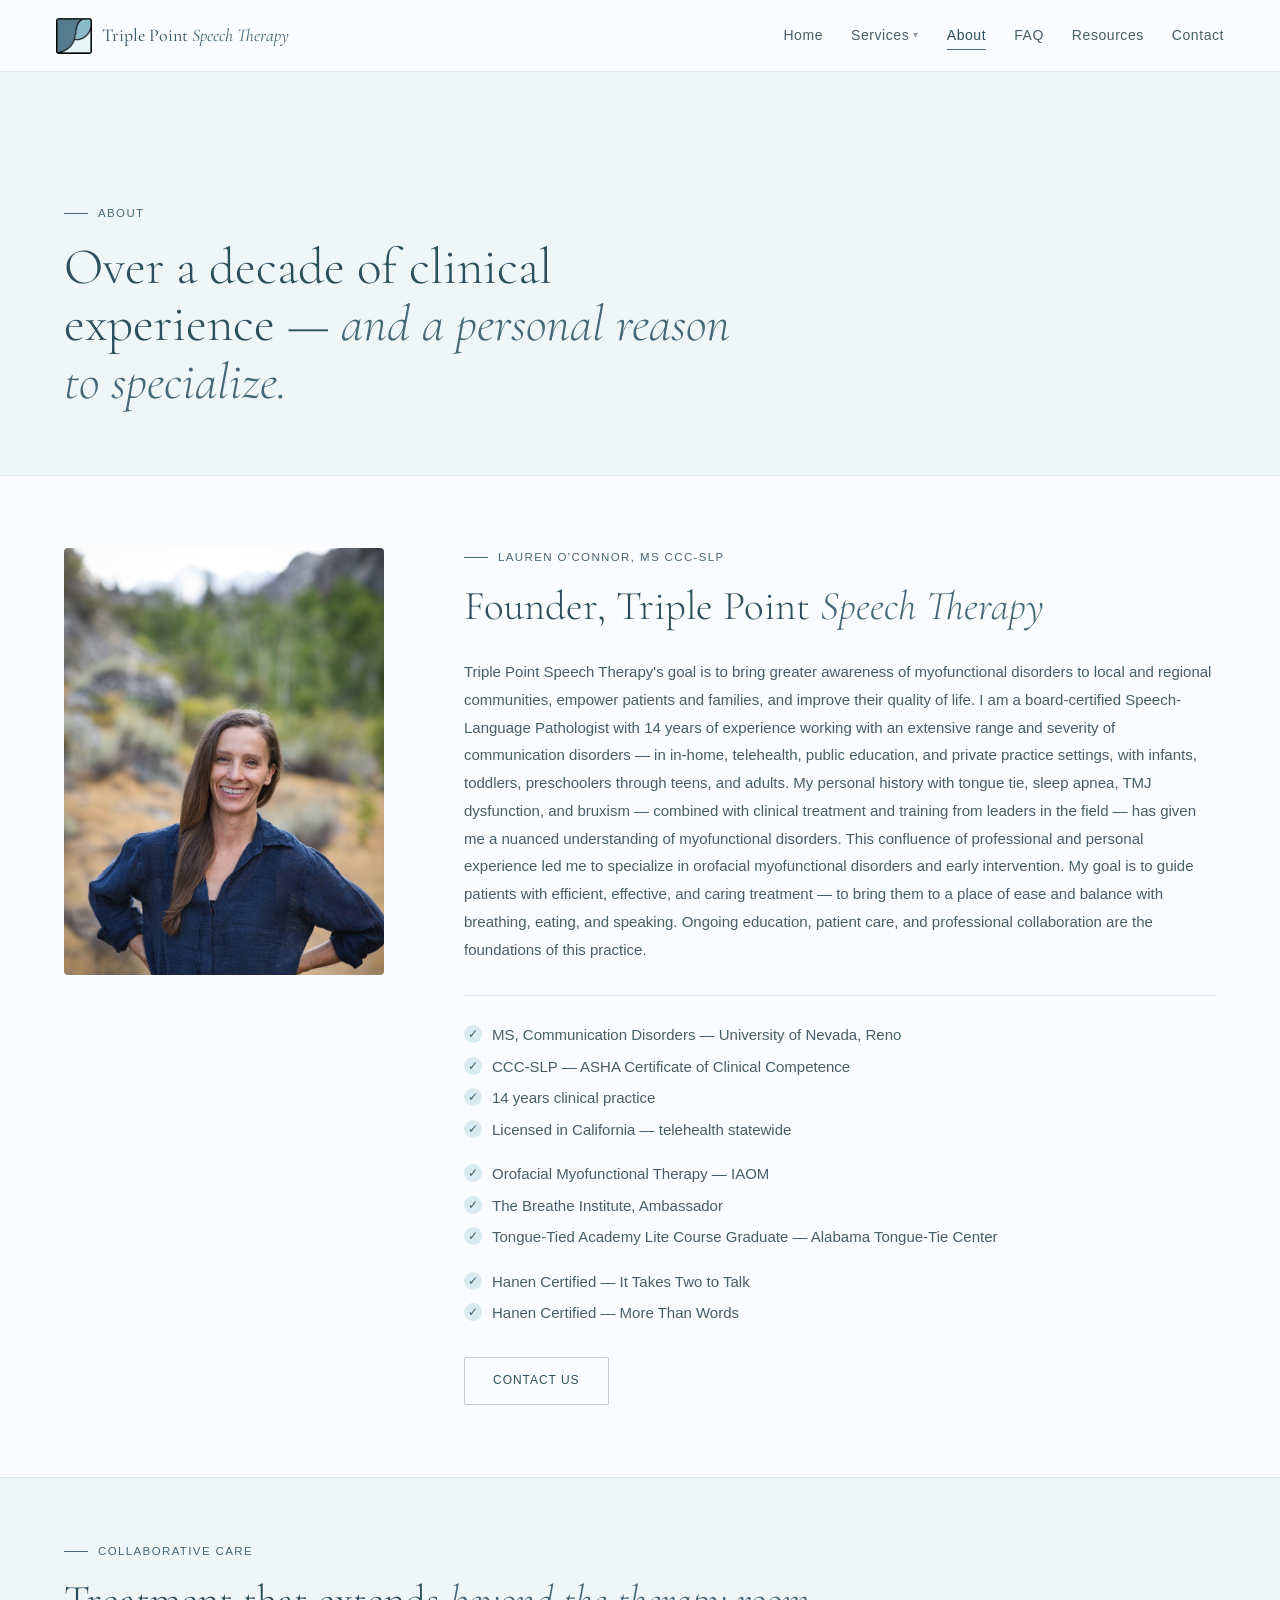
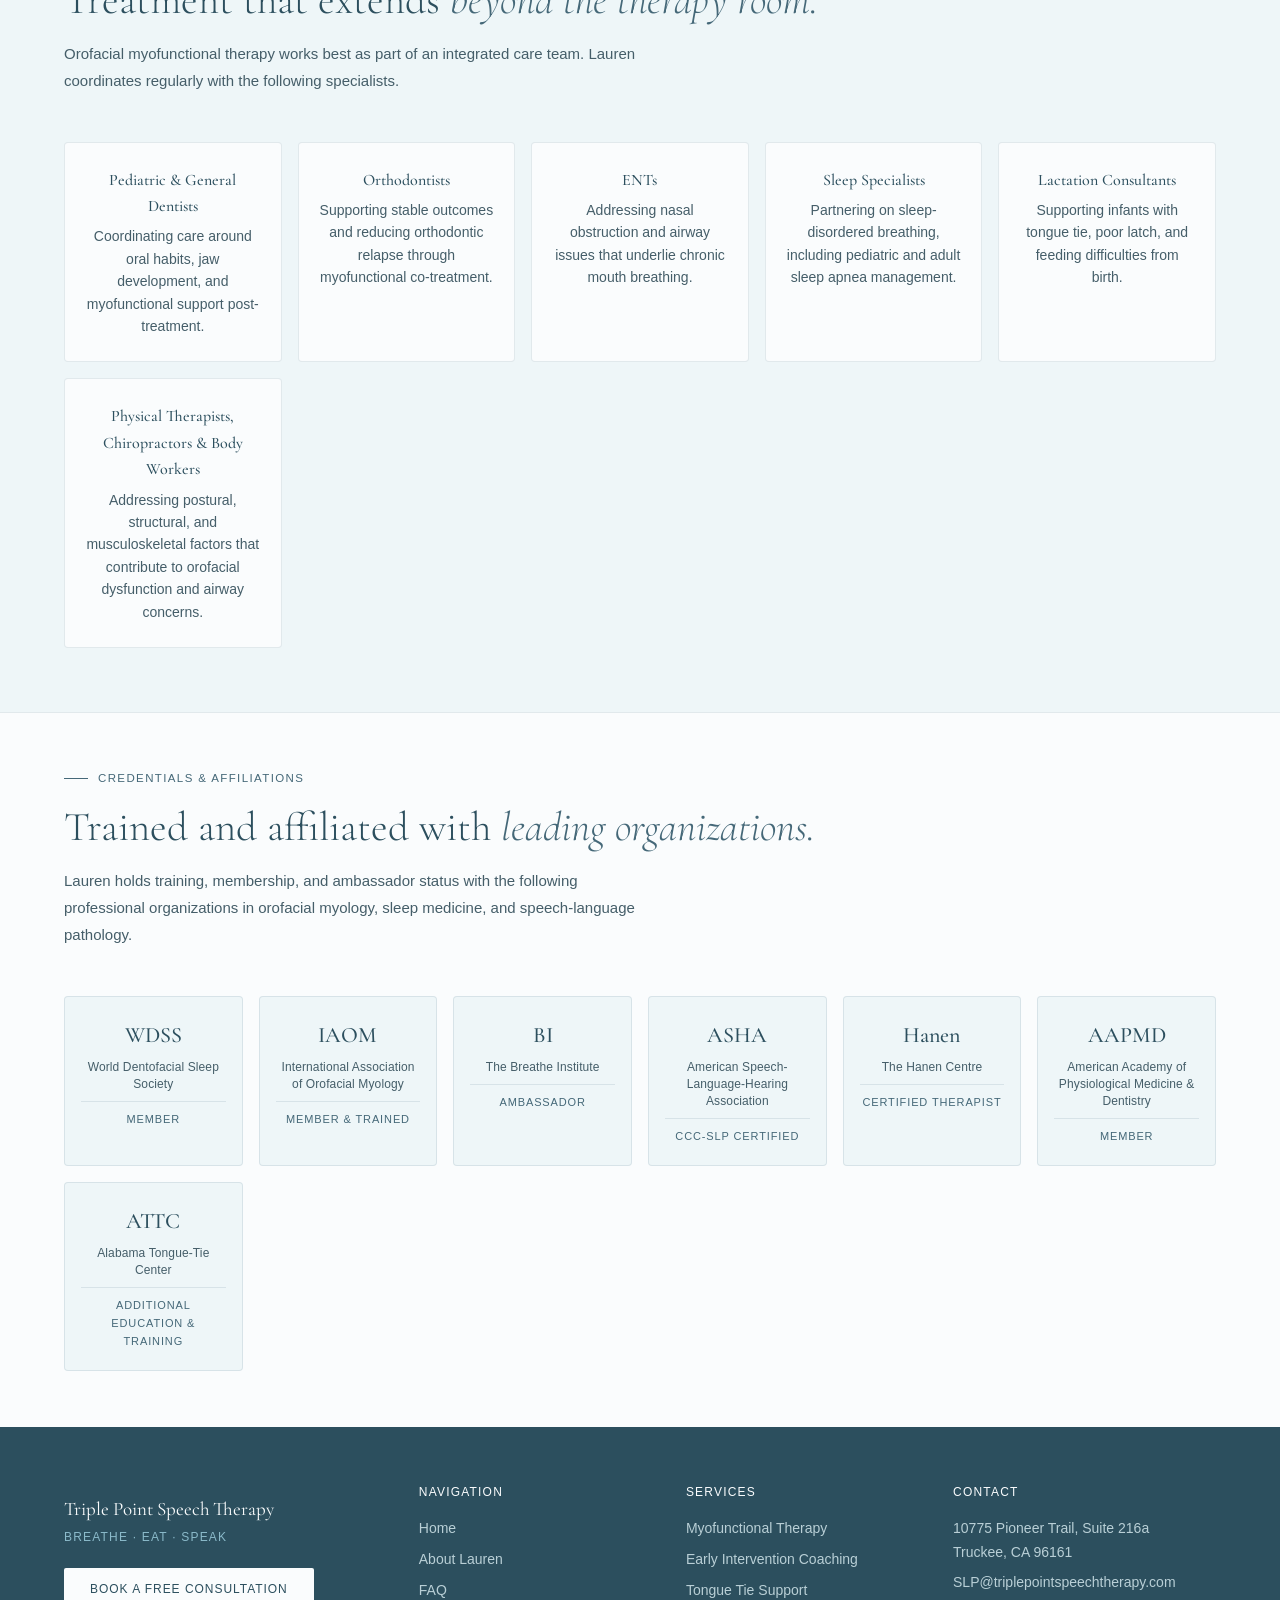
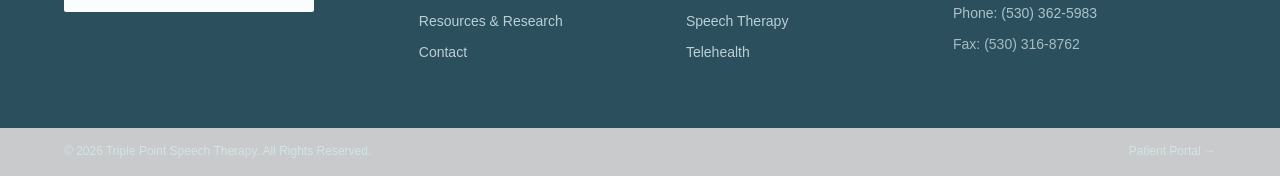
==== about.html @ 6d56045a "Nav: drop the header button, highlight the current page instead Removes the "Get in touch" button fr" ====
<!DOCTYPE html>
<html lang="en">
<head>
<meta charset="UTF-8">
<meta name="viewport" content="width=device-width,initial-scale=1">
<title>Lauren O'Connor, MS CCC-SLP | Triple Point Speech Therapy</title>
  <link rel="canonical" href="https://triplepointspeechtherapy.com/about.html">
<meta name="description" content="Board-certified speech-language pathologist and myofunctional therapist with 14 years' experience serving Truckee, Lake Tahoe, and all of California.">
<link rel="icon" type="image/png" href="favicon.png">
<link rel="preconnect" href="https://fonts.googleapis.com">
<link rel="preconnect" href="https://fonts.gstatic.com" crossorigin>
<link rel="stylesheet" href="https://fonts.googleapis.com/css2?family=Cormorant+Garamond:ital,wght@0,300;0,400;0,500;0,600;1,300;1,400;1,500&amp;family=Arimo:ital,wght@0,400;0,500;0,600;0,700;1,400&amp;display=swap">
<link rel="stylesheet" href="css/style.css">
<style>
.about-main{padding:72px 64px;background:var(--white)}
.about-grid{display:grid;grid-template-columns:320px 1fr;gap:80px;align-items:start}
.about-photo{width:100%;aspect-ratio:3/4;background:linear-gradient(145deg,var(--ice),rgba(85,124,141,.3));border-radius:4px;overflow:hidden;position:relative;display:flex;align-items:center;justify-content:center}
.about-photo-note{position:absolute;bottom:0;left:0;right:0;background:rgba(44,79,94,.7);color:var(--mist);font-size:13px;text-align:center;padding:10px;letter-spacing:.04em}
.about-photo-icon{font-size:64px;opacity:.22}
.cred-list{margin-top:32px;padding-top:28px;border-top:1px solid var(--border);display:flex;flex-direction:column;gap:22px}
.cred-group{display:flex;flex-direction:column;gap:9px}
.cred-item{display:flex;gap:10px;font-size:15px;color:var(--muted);align-items:flex-start;line-height:1.5}
.cred-check{width:18px;height:18px;border-radius:50%;background:var(--ice);display:flex;align-items:center;justify-content:center;flex-shrink:0;margin-top:1px;font-size:12px}
.about-body{moverflow-x:hidden;ax-width:min(640px,100%)}
.about-body p{font-size:15px;color:var(--muted);line-height:1.85;margin-bottom:20px}
.about-pullquote{border-left:2px solid var(--gold);padding:16px 0 16px 24px;margin:32px 0}
.about-pullquote p{font-family:'Cormorant Garamond',Georgia,'Times New Roman',serif;font-size:21px;font-style:italic;color:var(--deep);line-height:1.5;margin:0}
.about-fill{background:rgba(184,149,106,.15);border-radius:2px;padding:1px 6px;font-style:normal;font-size:15px;color:var(--bark);font-family:Arial,'Arimo',Helvetica,sans-serif}
.collab-section{padding:64px;background:var(--mist);border-top:1px solid var(--border)}
.collab-grid{display:grid;grid-template-columns:repeat(auto-fit,minmax(200px,1fr));gap:16px;margin-top:40px}
.collab-card{background:var(--white);border:1px solid var(--border);border-radius:4px;padding:24px 20px;text-align:center}
.collab-card .cc-icon{font-size:28px;margin-bottom:10px}
.collab-card h4{font-family:'Cormorant Garamond',Georgia,'Times New Roman',serif;font-size:16px;font-weight:500;color:var(--deep);margin-bottom:6px}
.collab-card p{font-size:14px;color:var(--muted);line-height:1.6}
@media(max-width:900px){
  .about-main,.collab-section{padding:48px 24px}
  .about-grid{grid-template-columns:1fr}
}

/*  CREDENTIAL BADGES  */
.cred-badges-section{padding:56px 64px;background:var(--white);border-top:1px solid var(--border)}
.cred-badges-grid{display:grid;grid-template-columns:repeat(auto-fit,minmax(160px,1fr));gap:16px;margin-top:36px}
.cred-badge-card{background:var(--mist);border:1px solid var(--border);border-radius:4px;padding:20px 16px;text-align:center;transition:all .2s;text-decoration:none;display:block}
.cred-badge-card:hover{border-color:var(--slate);transform:translateY(-2px);box-shadow:0 4px 16px rgba(44,79,94,.1)}
.cred-badge-abbr{font-family:'Cormorant Garamond',Georgia,'Times New Roman',serif;font-size:22px;font-weight:500;color:var(--deep);margin-bottom:6px}
.cred-badge-name{font-size:12px;color:var(--muted);line-height:1.4;letter-spacing:.01em}
.cred-badge-type{font-size:11px;font-weight:500;letter-spacing:.08em;text-transform:uppercase;color:var(--slate);margin-top:8px;padding-top:8px;border-top:1px solid var(--border)}
@media(max-width:900px){.cred-badges-section{padding:48px 24px}}


@media(max-width:768px){
  .page-hero{padding:28px 20px 20px}
  .page-hero h1{font-size:24px;line-height:1.2}
  .intro-grid,.about-grid,.about-layout,.ei-intro,.feeding-grid,.airway-grid,.contact-grid{grid-template-columns:1fr;gap:24px}
  .service-block,.service-block.reverse{grid-template-columns:1fr;gap:20px}
  .service-block.reverse .service-visual{order:0}
  .service-block.reverse .service-content{order:1}
  .collab-grid,.cred-badges-grid,.res-grid,.books-grid,.treat-grid,.psteps,.coaching-grid{grid-template-columns:1fr}
  .psteps{gap:1px}
  .about-main,.services-main,.faq-main,.contact-main,.intro,.treat,.process,.team,.collab,.cred-section,.resources,.research,.coaching,.feeding,.ei-main{padding:24px 20px}
  .faq-layout{grid-template-columns:1fr}
  .faq-nav{display:none}
  .contact-grid{grid-template-columns:1fr}
  .map-section{padding:0 20px 28px}
  .cta-primary-block{padding:28px 20px}
  .cta-primary-block h2{font-size:20px}
  .email-block{padding:24px 20px}
  .contact-details-row{grid-template-columns:1fr 1fr}
  .cred-grid{grid-template-columns:repeat(2,1fr)}
  .tel{flex-direction:column;padding:20px;gap:14px}
  .tel .btn-l{width:100%;text-align:center}
  .section-h2{font-size:20px}
  .sh2{font-size:18px}
  .eyebrow{font-size:10.5px}
}

</style>
  <meta property="og:title" content="Lauren O'Connor, MS CCC-SLP | Triple Point Speech Therapy">
  <meta property="og:description" content="Board-certified speech-language pathologist and myofunctional therapist with 14 years' experience serving Truckee, Lake Tahoe, and all of California.">
  <meta property="og:type" content="website">
  <meta property="og:url" content="https://triplepointspeechtherapy.com/about.html">
  <meta property="og:image" content="https://triplepointspeechtherapy.com/about_photo.jpg">
  <script type="application/ld+json">
  {
    "@context": "https://schema.org",
    "@graph": [
      {
        "@type": "MedicalBusiness",
        "@id": "https://triplepointspeechtherapy.com/#business",
        "name": "Triple Point Speech Therapy",
        "description": "Orofacial myofunctional therapy, early intervention coaching, speech therapy, and tongue tie/lip tie support for infants, children, and adults, based in Truckee, CA, with telehealth available throughout California.",
        "url": "https://triplepointspeechtherapy.com/",
        "image": "https://triplepointspeechtherapy.com/about_photo.jpg",
        "email": "SLP@triplepointspeechtherapy.com",
        "telephone": "+1-530-362-5983",
        "faxNumber": "+1-530-316-8762",
        "address": {
          "@type": "PostalAddress",
          "streetAddress": "10775 Pioneer Trail, Suite 216a",
          "addressLocality": "Truckee",
          "addressRegion": "CA",
          "postalCode": "96161",
          "addressCountry": "US"
        },
        "geo": { "@type": "GeoCoordinates", "latitude": 39.3280, "longitude": -120.1658 },
        "hasMap": "https://www.google.com/maps?cid=14306297196954875383",
        "areaServed": [
          { "@type": "Place", "name": "Truckee, CA" },
          { "@type": "Place", "name": "Lake Tahoe, CA" },
          { "@type": "Place", "name": "Mammoth Lakes, CA" },
          { "@type": "Place", "name": "Bishop, CA" },
          { "@type": "Place", "name": "San Francisco, CA" },
          { "@type": "Place", "name": "Oakland, CA" },
          { "@type": "Place", "name": "San Jose, CA" },
          { "@type": "Place", "name": "Berkeley, CA" },
          { "@type": "Place", "name": "San Francisco Bay Area, CA" },
          { "@type": "State", "name": "California" }
        ],
        "founder": { "@id": "https://triplepointspeechtherapy.com/about.html#lauren" },
        "employee": { "@id": "https://triplepointspeechtherapy.com/about.html#lauren" },
        "knowsAbout": ["Orofacial myofunctional therapy", "Speech-language pathology", "Early intervention", "Tongue tie and lip tie", "Sleep-disordered breathing", "TMJ dysfunction"],
        "openingHoursSpecification": [{
          "@type": "OpeningHoursSpecification",
          "dayOfWeek": ["Monday", "Tuesday", "Wednesday", "Thursday", "Friday"],
          "opens": "09:00",
          "closes": "18:00"
        }],
        "sameAs": [
          "https://g.page/r/Cfd1qauALYrGEBM",
          "https://www.google.com/maps?cid=14306297196954875383"
        ],
        "priceRange": "$$"
      },
      {
        "@type": "Person",
        "@id": "https://triplepointspeechtherapy.com/about.html#lauren",
        "name": "Lauren O'Connor",
        "honorificSuffix": "MS, CCC-SLP",
        "jobTitle": "Speech-Language Pathologist & Orofacial Myofunctional Therapist",
        "description": "Lauren O'Connor, MS, CCC-SLP is a board-certified speech-language pathologist and myofunctional therapist with 14 years of clinical experience, and the founder of Triple Point Speech Therapy in Truckee, CA.",
        "image": "https://triplepointspeechtherapy.com/about_photo.jpg",
        "url": "https://triplepointspeechtherapy.com/about.html",
        "worksFor": { "@id": "https://triplepointspeechtherapy.com/#business" },
        "alumniOf": { "@type": "CollegeOrUniversity", "name": "University of Nevada, Reno" },
        "hasCredential": [
          { "@type": "EducationalOccupationalCredential", "credentialCategory": "degree", "name": "MS, Communication Disorders" },
          { "@type": "EducationalOccupationalCredential", "credentialCategory": "certification", "name": "CCC-SLP — ASHA Certificate of Clinical Competence" },
          { "@type": "EducationalOccupationalCredential", "credentialCategory": "certification", "name": "Orofacial Myofunctional Therapy — IAOM" },
          { "@type": "EducationalOccupationalCredential", "credentialCategory": "certification", "name": "The Breathe Institute, Ambassador" },
          { "@type": "EducationalOccupationalCredential", "credentialCategory": "certification", "name": "Tongue-Tied Academy Lite Course Graduate — Alabama Tongue-Tie Center" },
          { "@type": "EducationalOccupationalCredential", "credentialCategory": "certification", "name": "Hanen Certified — It Takes Two to Talk" },
          { "@type": "EducationalOccupationalCredential", "credentialCategory": "certification", "name": "Hanen Certified — More Than Words" }
        ],
        "memberOf": [
          { "@type": "Organization", "name": "World Dentofacial Sleep Society", "url": "https://dentofacialsleep.org/" },
          { "@type": "Organization", "name": "International Association of Orofacial Myology", "url": "https://iaom.com/" },
          { "@type": "Organization", "name": "American Academy of Physiological Medicine & Dentistry", "url": "https://www.aapmd.org/" }
        ]
      }
    ]
  }
  </script>
</head>
<body>
<!-- nav:start -->
<nav id="main-nav">
  <a href="index.html" class="nav-logo">
    <img src="logo.png" alt="Triple Point Speech Therapy logo" width="36" height="36" style="height:36px;width:36px;object-fit:contain;border-radius:3px">
    <span>Triple Point <em>Speech Therapy</em></span>
  </a>
  <div class="nav-links">
    <a href="index.html">Home</a><div style="position:relative;display:inline-flex;align-items:center" class="nav-dropdown"><a href="myofunctional-therapy.html" style="display:flex;align-items:center;gap:4px">Services <span style="font-size:10px;opacity:.6">&#9662;</span></a><div class="nav-dropdown-menu" style="display:none;position:absolute;top:100%;left:0;padding-top:8px;background:transparent;z-index:300"><div style="background:var(--white);border:1px solid var(--border);border-radius:4px;min-width:240px;box-shadow:0 8px 24px rgba(44,79,94,.1);overflow:hidden"><a href="myofunctional-therapy.html" style="display:block;padding:10px 16px;font-size:14px;color:var(--muted);border-bottom:1px solid var(--border);text-decoration:none;transition:background .15s" onmouseover="this.style.background='var(--mist)';this.style.color='var(--deep)'" onmouseout="this.style.background='';this.style.color='var(--muted)'">Myofunctional Therapy</a><a href="early-intervention.html" style="display:block;padding:10px 16px;font-size:14px;color:var(--muted);border-bottom:1px solid var(--border);text-decoration:none;transition:background .15s" onmouseover="this.style.background='var(--mist)';this.style.color='var(--deep)'" onmouseout="this.style.background='';this.style.color='var(--muted)'">Early Intervention Coaching</a><a href="tongue-tie-support.html" style="display:block;padding:10px 16px;font-size:14px;color:var(--muted);border-bottom:1px solid var(--border);text-decoration:none;transition:background .15s" onmouseover="this.style.background='var(--mist)';this.style.color='var(--deep)'" onmouseout="this.style.background='';this.style.color='var(--muted)'">Tongue Tie Support</a><a href="speech-therapy.html" style="display:block;padding:10px 16px;font-size:14px;color:var(--muted);border-bottom:1px solid var(--border);text-decoration:none;transition:background .15s" onmouseover="this.style.background='var(--mist)';this.style.color='var(--deep)'" onmouseout="this.style.background='';this.style.color='var(--muted)'">Speech Therapy</a><a href="telehealth-bay-area.html" style="display:block;padding:10px 16px;font-size:14px;color:var(--muted);border-bottom:1px solid var(--border);text-decoration:none;transition:background .15s" onmouseover="this.style.background='var(--mist)';this.style.color='var(--deep)'" onmouseout="this.style.background='';this.style.color='var(--muted)'">Telehealth</a></div></div></div><a href="about.html" class="active">About</a><a href="faq.html">FAQ</a><a href="resources.html">Resources</a><a href="contact.html">Contact</a>
  </div>
  <button class="nav-hamburger" onclick="toggleMenu()" aria-label="Toggle menu">&#9776;</button>
</nav>
<div class="nav-mobile" id="nav-mobile">
  <a href="index.html">Home</a><div style="position:relative;display:inline-flex;align-items:center" class="nav-dropdown"><a href="myofunctional-therapy.html" style="display:flex;align-items:center;gap:4px">Services <span style="font-size:10px;opacity:.6">&#9662;</span></a><div class="nav-dropdown-menu" style="display:none;position:absolute;top:100%;left:0;padding-top:8px;background:transparent;z-index:300"><div style="background:var(--white);border:1px solid var(--border);border-radius:4px;min-width:240px;box-shadow:0 8px 24px rgba(44,79,94,.1);overflow:hidden"><a href="myofunctional-therapy.html" style="display:block;padding:10px 16px;font-size:14px;color:var(--muted);border-bottom:1px solid var(--border);text-decoration:none;transition:background .15s" onmouseover="this.style.background='var(--mist)';this.style.color='var(--deep)'" onmouseout="this.style.background='';this.style.color='var(--muted)'">Myofunctional Therapy</a><a href="early-intervention.html" style="display:block;padding:10px 16px;font-size:14px;color:var(--muted);border-bottom:1px solid var(--border);text-decoration:none;transition:background .15s" onmouseover="this.style.background='var(--mist)';this.style.color='var(--deep)'" onmouseout="this.style.background='';this.style.color='var(--muted)'">Early Intervention Coaching</a><a href="tongue-tie-support.html" style="display:block;padding:10px 16px;font-size:14px;color:var(--muted);border-bottom:1px solid var(--border);text-decoration:none;transition:background .15s" onmouseover="this.style.background='var(--mist)';this.style.color='var(--deep)'" onmouseout="this.style.background='';this.style.color='var(--muted)'">Tongue Tie Support</a><a href="speech-therapy.html" style="display:block;padding:10px 16px;font-size:14px;color:var(--muted);border-bottom:1px solid var(--border);text-decoration:none;transition:background .15s" onmouseover="this.style.background='var(--mist)';this.style.color='var(--deep)'" onmouseout="this.style.background='';this.style.color='var(--muted)'">Speech Therapy</a><a href="telehealth-bay-area.html" style="display:block;padding:10px 16px;font-size:14px;color:var(--muted);border-bottom:1px solid var(--border);text-decoration:none;transition:background .15s" onmouseover="this.style.background='var(--mist)';this.style.color='var(--deep)'" onmouseout="this.style.background='';this.style.color='var(--muted)'">Telehealth</a></div></div></div><a href="about.html" class="active">About</a><a href="faq.html">FAQ</a><a href="resources.html">Resources</a><a href="contact.html">Contact</a>
</div>
<!-- nav:end -->

<div class="page-hero">
  <div class="eyebrow">About</div>
  <h1>Over a decade of clinical experience — <em>and a personal reason to specialize.</em></h1>
</div>

<section class="about-main">
  <div class="about-grid">
    <div>
      <div class="about-photo" style="background:none">
        <img src="about_photo.jpg" alt="Lauren O'Connor, MS CCC-SLP" style="width:100%;height:100%;object-fit:cover;object-position:center top">
      </div>
    </div>
    <div class="about-body">
      <div class="eyebrow">Lauren O'Connor, MS CCC-SLP</div>
      <h2 class="section-h2" style="margin-bottom:28px">Founder, Triple Point <em>Speech Therapy</em></h2>
      <p>Triple Point Speech Therapy's goal is to bring greater awareness of myofunctional disorders to local and regional communities, empower patients and families, and improve their quality of life. I am a board-certified Speech-Language Pathologist with 14 years of experience working with an extensive range and severity of communication disorders — in in-home, telehealth, public education, and private practice settings, with infants, toddlers, preschoolers through teens, and adults. My personal history with tongue tie, sleep apnea, TMJ dysfunction, and bruxism — combined with clinical treatment and training from leaders in the field — has given me a nuanced understanding of myofunctional disorders. This confluence of professional and personal experience led me to specialize in orofacial myofunctional disorders and early intervention. My goal is to guide patients with efficient, effective, and caring treatment — to bring them to a place of ease and balance with breathing, eating, and speaking. Ongoing education, patient care, and professional collaboration are the foundations of this practice.</p>
      <div class="cred-list">
        <div class="cred-group">
          <div class="cred-item"><div class="cred-check">&#10003;</div>MS, Communication Disorders — University of Nevada, Reno</div>
          <div class="cred-item"><div class="cred-check">&#10003;</div>CCC-SLP — ASHA Certificate of Clinical Competence</div>
          <div class="cred-item"><div class="cred-check">&#10003;</div>14 years clinical practice</div>
          <div class="cred-item"><div class="cred-check">&#10003;</div>Licensed in California — telehealth statewide</div>
        </div>
        <div class="cred-group">
          <div class="cred-item"><div class="cred-check">&#10003;</div>Orofacial Myofunctional Therapy — IAOM</div>
          <div class="cred-item"><div class="cred-check">&#10003;</div>The Breathe Institute, Ambassador</div>
          <div class="cred-item"><div class="cred-check">&#10003;</div>Tongue-Tied Academy Lite Course Graduate — Alabama Tongue-Tie Center</div>
        </div>
        <div class="cred-group">
          <div class="cred-item"><div class="cred-check">&#10003;</div>Hanen Certified — It Takes Two to Talk</div>
          <div class="cred-item"><div class="cred-check">&#10003;</div>Hanen Certified — More Than Words</div>
        </div>
      </div>

      <div style="display:flex;gap:14px;flex-wrap:wrap;margin-top:32px">
        
        <a href="contact.html" class="btn-secondary">Contact us</a>
      </div>
    </div>
  </div>
</section>

<section id="collab" class="collab-section">
  <div class="eyebrow">Collaborative care</div>
  <h2 class="section-h2">Treatment that extends <em>beyond the therapy room.</em></h2>
  <p class="section-intro">Orofacial myofunctional therapy works best as part of an integrated care team. Lauren coordinates regularly with the following specialists.</p>
  <div class="collab-grid">
    <div class="collab-card"><h4>Pediatric &amp; General Dentists</h4><p>Coordinating care around oral habits, jaw development, and myofunctional support post-treatment.</p></div>
    <div class="collab-card"><h4>Orthodontists</h4><p>Supporting stable outcomes and reducing orthodontic relapse through myofunctional co-treatment.</p></div>
    <div class="collab-card"><h4>ENTs</h4><p>Addressing nasal obstruction and airway issues that underlie chronic mouth breathing.</p></div>
    <div class="collab-card"><h4>Sleep Specialists</h4><p>Partnering on sleep-disordered breathing, including pediatric and adult sleep apnea management.</p></div>
    <div class="collab-card"><h4>Lactation Consultants</h4><p>Supporting infants with tongue tie, poor latch, and feeding difficulties from birth.</p></div>
    <div class="collab-card"><h4>Physical Therapists, Chiropractors &amp; Body Workers</h4><p>Addressing postural, structural, and musculoskeletal factors that contribute to orofacial dysfunction and airway concerns.</p></div>
  </div>
</section>


<section class="cred-badges-section">
  <div class="eyebrow">Credentials &amp; affiliations</div>
  <h2 class="section-h2">Trained and affiliated with <em>leading organizations.</em></h2>
  <p class="section-intro">Lauren holds training, membership, and ambassador status with the following professional organizations in orofacial myology, sleep medicine, and speech-language pathology.</p>
  <div class="cred-badges-grid">
    <a class="cred-badge-card" href="https://dentofacialsleep.org/" target="_blank" rel="noopener">
      <div class="cred-badge-abbr">WDSS</div>
      <div class="cred-badge-name">World Dentofacial Sleep Society</div>
      <div class="cred-badge-type">Member</div>
    </a>
    <a class="cred-badge-card" href="https://iaom.com/" target="_blank" rel="noopener">
      <div class="cred-badge-abbr">IAOM</div>
      <div class="cred-badge-name">International Association of Orofacial Myology</div>
      <div class="cred-badge-type">Member &amp; Trained</div>
    </a>
    <a class="cred-badge-card" href="https://breatheinstitute.com/" target="_blank" rel="noopener">
      <div class="cred-badge-abbr">BI</div>
      <div class="cred-badge-name">The Breathe Institute</div>
      <div class="cred-badge-type">Ambassador</div>
    </a>
    <a class="cred-badge-card" href="https://www.asha.org/" target="_blank" rel="noopener">
      <div class="cred-badge-abbr">ASHA</div>
      <div class="cred-badge-name">American Speech-Language-Hearing Association</div>
      <div class="cred-badge-type">CCC-SLP Certified</div>
    </a>
    <a class="cred-badge-card" href="https://www.hanen.org/" target="_blank" rel="noopener">
      <div class="cred-badge-abbr">Hanen</div>
      <div class="cred-badge-name">The Hanen Centre</div>
      <div class="cred-badge-type">Certified Therapist</div>
    </a>
    <a class="cred-badge-card" href="https://www.aapmd.org/" target="_blank" rel="noopener">
      <div class="cred-badge-abbr">AAPMD</div>
      <div class="cred-badge-name">American Academy of Physiological Medicine &amp; Dentistry</div>
      <div class="cred-badge-type">Member</div>
    </a>
    <a class="cred-badge-card" href="https://tonguetieal.com/" target="_blank" rel="noopener">
      <div class="cred-badge-abbr">ATTC</div>
      <div class="cred-badge-name">Alabama Tongue-Tie Center</div>
      <div class="cred-badge-type">Additional Education &amp; Training</div>
    </a>
  </div>
</section>

<!-- footer:start -->
<footer>
  <div class="footer-brand">
    <div class="footer-name">Triple Point Speech Therapy</div>
    <div class="footer-tagline">Breathe &middot; Eat &middot; Speak</div>
    <a href="https://triplepointspeechtherapy.janeapp.com/" class="btn-light footer-cta" target="_blank" rel="noopener">Book a Free Consultation</a>
  </div>
  <div class="footer-col">
    <h4>Navigation</h4>
    <a href="index.html">Home</a>
    <a href="about.html">About Lauren</a>
    <a href="faq.html">FAQ</a>
    <a href="resources.html">Resources &amp; Research</a>
    <a href="contact.html">Contact</a>
  </div>
  <div class="footer-col">
    <h4>Services</h4>
    <a href="myofunctional-therapy.html">Myofunctional Therapy</a>
    <a href="early-intervention.html">Early Intervention Coaching</a>
    <a href="tongue-tie-support.html">Tongue Tie Support</a>
    <a href="speech-therapy.html">Speech Therapy</a>
    <a href="telehealth-bay-area.html">Telehealth</a>
  </div>
  <div class="footer-col">
    <h4>Contact</h4>
    <p>10775 Pioneer Trail, Suite 216a<br>Truckee, CA 96161</p>
    <a href="mailto:SLP@triplepointspeechtherapy.com">SLP@triplepointspeechtherapy.com</a>
    <p style="margin-top:6px;font-size:14px;opacity:.9"><a href="tel:+15303625983">Phone: (530) 362-5983</a></p>
    <p style="margin-top:4px;font-size:14px;opacity:.85">Fax: (530) 316-8762</p>
  </div>
</footer>
<div class="footer-bottom">
  <span>&copy; 2026 Triple Point Speech Therapy. All Rights Reserved.</span>
  <a href="https://triplepointspeechtherapy.janeapp.com/" target="_blank" rel="noopener">Patient Portal &rarr;</a>
</div>
<!-- footer:end -->
<script src="js/shared.js"></script>

<!-- MOBILE OVERRIDE -->
<style>
@media screen and (max-width: 700px) {

  /* Global — no overflow, no fixed widths */
  * { box-sizing: border-box !important; max-width: 100% !important; }
  body { overflow-x: hidden !important; }
  img { max-width: 100% !important; height: auto !important; }

  /* Convert ALL multi-column grids to single column */
  div[class*="grid"],
  div[class*="steps"],
  div[class*="cards"],
  div[class*="layout"],
  div[class*="cols"],
  div[class*="collab"],
  div[class*="treat"],
  div[class*="process"],
  div[class*="intro"],
  div[class*="cred"],
  div[class*="res-grid"],
  div[class*="coaching"],
  div[class*="feeding"],
  div[class*="contact"],
  div[class*="faq-layout"],
  div[class*="about-layout"],
  div[class*="service-block"],
  section[class*="grid"] {
    display: flex !important;
    flex-direction: column !important;
    width: 100% !important;
    overflow: visible !important;
    gap: 12px !important;
  }

  /* Service blocks */
  div.service-block,
  div.service-block.reverse {
    display: flex !important;
    flex-direction: column !important;
    width: 100% !important;
    gap: 16px !important;
  }
  div.service-block.reverse .service-visual { order: 0 !important; }
  div.service-block.reverse .service-content { order: 1 !important; }
  div.service-visual { width: 100% !important; min-height: 80px !important; }
  div.service-content { width: 100% !important; }

  /* All grid children */
  div[class*="grid"] > *,
  div[class*="steps"] > *,
  div[class*="cards"] > *,
  div[class*="cols"] > * {
    width: 100% !important;
    min-width: 0 !important;
    flex-shrink: 0 !important;
  }

  /* Page hero */
  div.page-hero { padding: 24px 16px 20px !important; }
  div.page-hero h1 { font-size: 22px !important; line-height: 1.2 !important; }

  /* Sections */
  section, div.omt-intro, div.treat-section, div.airway-section,
  div.process-section, div.multi-section, div.ei-main,
  div.coaching-section, div.feeding-section, div.about-main,
  div.collab-section, div.cred-section, div.faq-main, div.contact-main {
    padding: 24px 16px !important;
  }

  /* FAQ */
  div.faq-layout { display: flex !important; flex-direction: column !important; }
  div.faq-nav { display: none !important; }
  div.faq-content { width: 100% !important; }

  /* Contact */
  div.cta-primary-block { padding: 24px 16px !important; }
  div.cta-primary-block h2 { font-size: 18px !important; }
  div.email-block { padding: 20px 16px !important; }

  /* Typography */
  h1 { font-size: 22px !important; }
  h2 { font-size: 19px !important; }
  h3 { font-size: 16px !important; }
  p, li { font-size: 13px !important; }
}
</style>

</body>
</html>
---- css/style.css ----
*,*::before,*::after{box-sizing:border-box;margin:0;padding:0}
:root{
  --deep:#2C4F5E;
  --slate:#456878;
  --steel:#8BBACA;
  --ice:#D8EBF0;
  --mist:#EEF6F8;
  --white:#FAFCFD;
  --ink:#1A2B33;
  --muted:#455E69;
  --border:rgba(85,124,141,0.15);
  --gold:#B8956A;
  --nav-h:72px;
}
html{scroll-behavior:smooth}
body{font-family:Arial,'Arimo',Helvetica,sans-serif;background:var(--white);color:var(--ink);overflow-x:hidden;font-size:16px;font-weight:400;line-height:1.65;padding-top:var(--nav-h)}
img{max-width:100%;display:block}
a{color:inherit;text-decoration:none}
#main-nav{position:fixed;top:0;left:0;right:0;z-index:200;display:flex;align-items:center;justify-content:space-between;padding:0 56px;height:var(--nav-h);background:rgba(250,252,253,0.95);backdrop-filter:blur(16px);border-bottom:1px solid var(--border);transition:box-shadow .3s}
#main-nav.scrolled{box-shadow:0 2px 20px rgba(44,79,94,.1)}
.nav-logo{display:flex;align-items:center;gap:10px}
.nav-logo img{height:36px;width:36px;object-fit:contain;border-radius:3px;flex-shrink:0}
.nav-logo span{font-family:'Cormorant Garamond',Georgia,'Times New Roman',serif;font-size:18px;font-weight:400;color:var(--deep)}
.nav-logo em{font-style:italic;color:var(--slate)}
.nav-links{display:flex;align-items:center;gap:28px}
.nav-links a{font-size:14px;color:var(--muted);letter-spacing:.04em;transition:color .2s;position:relative}
.nav-links a::after{content:'';position:absolute;bottom:-3px;left:0;right:0;height:1px;background:var(--slate);transform:scaleX(0);transition:transform .2s}
.nav-links a:hover,.nav-links a.active{color:var(--deep)}
.nav-links a:hover::after,.nav-links a.active::after{transform:scaleX(1)}
.nav-hamburger{display:none;background:none;border:none;font-size:22px;cursor:pointer;color:var(--deep);padding:8px}
.nav-mobile{display:none;position:fixed;top:var(--nav-h);left:0;right:0;z-index:199;background:var(--white);border-bottom:1px solid var(--border);padding:16px 24px 24px;flex-direction:column}
.nav-mobile.open{display:flex}
.nav-mobile a{padding:13px 0;border-bottom:1px solid var(--border);font-size:15px;color:var(--muted)}
.nav-mobile a.active{color:var(--deep);font-weight:500}
.btn-primary{display:inline-block;background:var(--deep);color:var(--white);padding:13px 28px;border-radius:2px;border:none;cursor:pointer;font-family:Arial,'Arimo',Helvetica,sans-serif;font-size:12px;font-weight:500;letter-spacing:.08em;text-transform:uppercase;transition:all .2s}
.btn-primary:hover{background:var(--slate);transform:translateY(-1px)}
.btn-secondary{display:inline-block;color:var(--deep);background:transparent;padding:13px 28px;border-radius:2px;border:1px solid rgba(44,79,94,.28);font-family:Arial,'Arimo',Helvetica,sans-serif;font-size:12px;font-weight:500;letter-spacing:.08em;text-transform:uppercase;transition:all .2s}
.btn-secondary:hover{border-color:var(--slate);transform:translateY(-1px)}
.btn-light{display:inline-block;background:var(--white);color:var(--deep);padding:12px 26px;border-radius:2px;border:none;cursor:pointer;font-family:Arial,'Arimo',Helvetica,sans-serif;font-size:12px;font-weight:500;letter-spacing:.08em;text-transform:uppercase;transition:all .2s}
.btn-light:hover{background:var(--ice);transform:translateY(-1px)}
.eyebrow{font-size:11.5px;font-weight:500;letter-spacing:.12em;text-transform:uppercase;color:var(--slate);display:flex;align-items:center;gap:10px;margin-bottom:16px}
.eyebrow::before{content:'';width:24px;height:1px;background:var(--slate)}
.section-h2{font-family:'Cormorant Garamond',Georgia,'Times New Roman',serif;font-size:clamp(28px,3.2vw,46px);font-weight:300;color:var(--deep);line-height:1.15;margin-bottom:16px;}
.section-h2 em{font-style:italic;color:var(--slate)}
.section-intro{font-size:15px;color:var(--muted);line-height:1.8;max-width:580px;margin-bottom:48px}
.trust-bar{display:grid;grid-template-columns:repeat(4,1fr);border-top:1px solid var(--border);border-bottom:1px solid var(--border);background:var(--mist)}
.trust-item{padding:20px 28px;border-right:1px solid var(--border)}
.trust-item:last-child{border-right:none}
.trust-val{font-family:'Cormorant Garamond',Georgia,'Times New Roman',serif;font-size:17px;font-weight:500;color:var(--deep)}
.trust-lbl{font-size:11px;color:var(--muted);margin-top:3px;line-height:1.4}
.page-hero{padding:calc(var(--nav-h) + 60px) 64px 64px;background:var(--mist);border-bottom:1px solid var(--border)}
.page-hero h1{font-family:'Cormorant Garamond',Georgia,'Times New Roman',serif;font-size:clamp(34px,4vw,56px);font-weight:300;color:var(--deep);line-height:1.12;max-width:700px;margin-top:14px;}
.page-hero h1 em{font-style:italic;color:var(--slate)}
.page-hero p{font-size:17px;color:var(--muted);line-height:1.8;max-width:540px;margin-top:16px}
footer{background:var(--deep);color:rgba(216,235,240,.82);padding:56px 64px;display:grid;grid-template-columns:1.4fr 1fr 1fr 1.2fr;gap:48px}
.footer-brand img{height:44px;width:auto;opacity:.9}
.footer-name{font-family:'Cormorant Garamond',Georgia,'Times New Roman',serif;font-size:19px;color:var(--white);font-weight:400;margin-top:10px}
.footer-tagline{font-size:12px;letter-spacing:.1em;text-transform:uppercase;color:var(--steel);margin-top:4px}
.footer-cta{margin-top:20px}
.footer-col h4{font-size:12px;font-weight:500;letter-spacing:.1em;text-transform:uppercase;color:var(--white);margin-bottom:14px}
.footer-col a{display:block;font-size:14px;color:rgba(216,235,240,.82);margin-bottom:8px;transition:color .2s}
.footer-col a:hover{color:var(--white)}
.footer-col p{font-size:14px;line-height:1.7;margin-bottom:6px}
.footer-bottom{background:rgba(0,0,0,.2);padding:14px 64px;display:flex;justify-content:space-between;align-items:center;font-size:12px;color:rgba(216,235,240,.78)}
.footer-bottom a{color:rgba(216,235,240,.78)}
@keyframes fadeUp{from{opacity:0;transform:translateY(22px)}to{opacity:1;transform:translateY(0)}}
.anim{opacity:0;animation:fadeUp .8s ease forwards}
.d1{animation-delay:.1s}.d2{animation-delay:.25s}.d3{animation-delay:.4s}.d4{animation-delay:.55s}
@media(max-width:768px){
  .nav-logo span{font-size:14px;color:var(--deep)}
  #main-nav{padding:0 16px}
  .nav-links{display:none}
  .nav-hamburger{display:block}
  
  .nav-logo img{height:28px;width:28px}
  .page-hero{padding:calc(var(--nav-h) + 32px) 20px 36px}
  .page-hero h1{font-size:22px}
  .trust-bar{grid-template-columns:1fr 1fr}
  .trust-item:nth-child(2){border-right:none}
  .trust-item:nth-child(3){border-top:1px solid var(--border)}
  .service-block{grid-template-columns:1fr;gap:24px}
  .service-block.reverse .service-visual{order:0}
  .service-block.reverse .service-content{order:0}
  .intro-grid{grid-template-columns:1fr}
  .about-grid{grid-template-columns:1fr}
  .airway-grid{grid-template-columns:1fr}
  .psteps{grid-template-columns:1fr}
  .collab-grid{grid-template-columns:1fr 1fr}
  .cred-grid{grid-template-columns:1fr 1fr}
  .contact-grid{grid-template-columns:1fr}
  .contact-details-row{grid-template-columns:1fr}
  .cta-primary-block{padding:32px 20px}
  .cta-primary-block h2{font-size:22px}
  .coaching-grid{grid-template-columns:1fr}
  .feeding-grid{grid-template-columns:1fr}
  .res-grid{grid-template-columns:1fr}
  .books-grid{grid-template-columns:1fr}
  .faq-layout{grid-template-columns:1fr}
  .faq-nav{display:none}
  footer{grid-template-columns:1fr 1fr;padding:32px 20px;gap:24px}
  .footer-brand{grid-column:1/-1}
  .footer-bottom{padding:14px 20px;flex-direction:column;gap:6px;text-align:center}
  .treat-grid{grid-template-columns:1fr}
  .al{grid-template-columns:1fr}
}
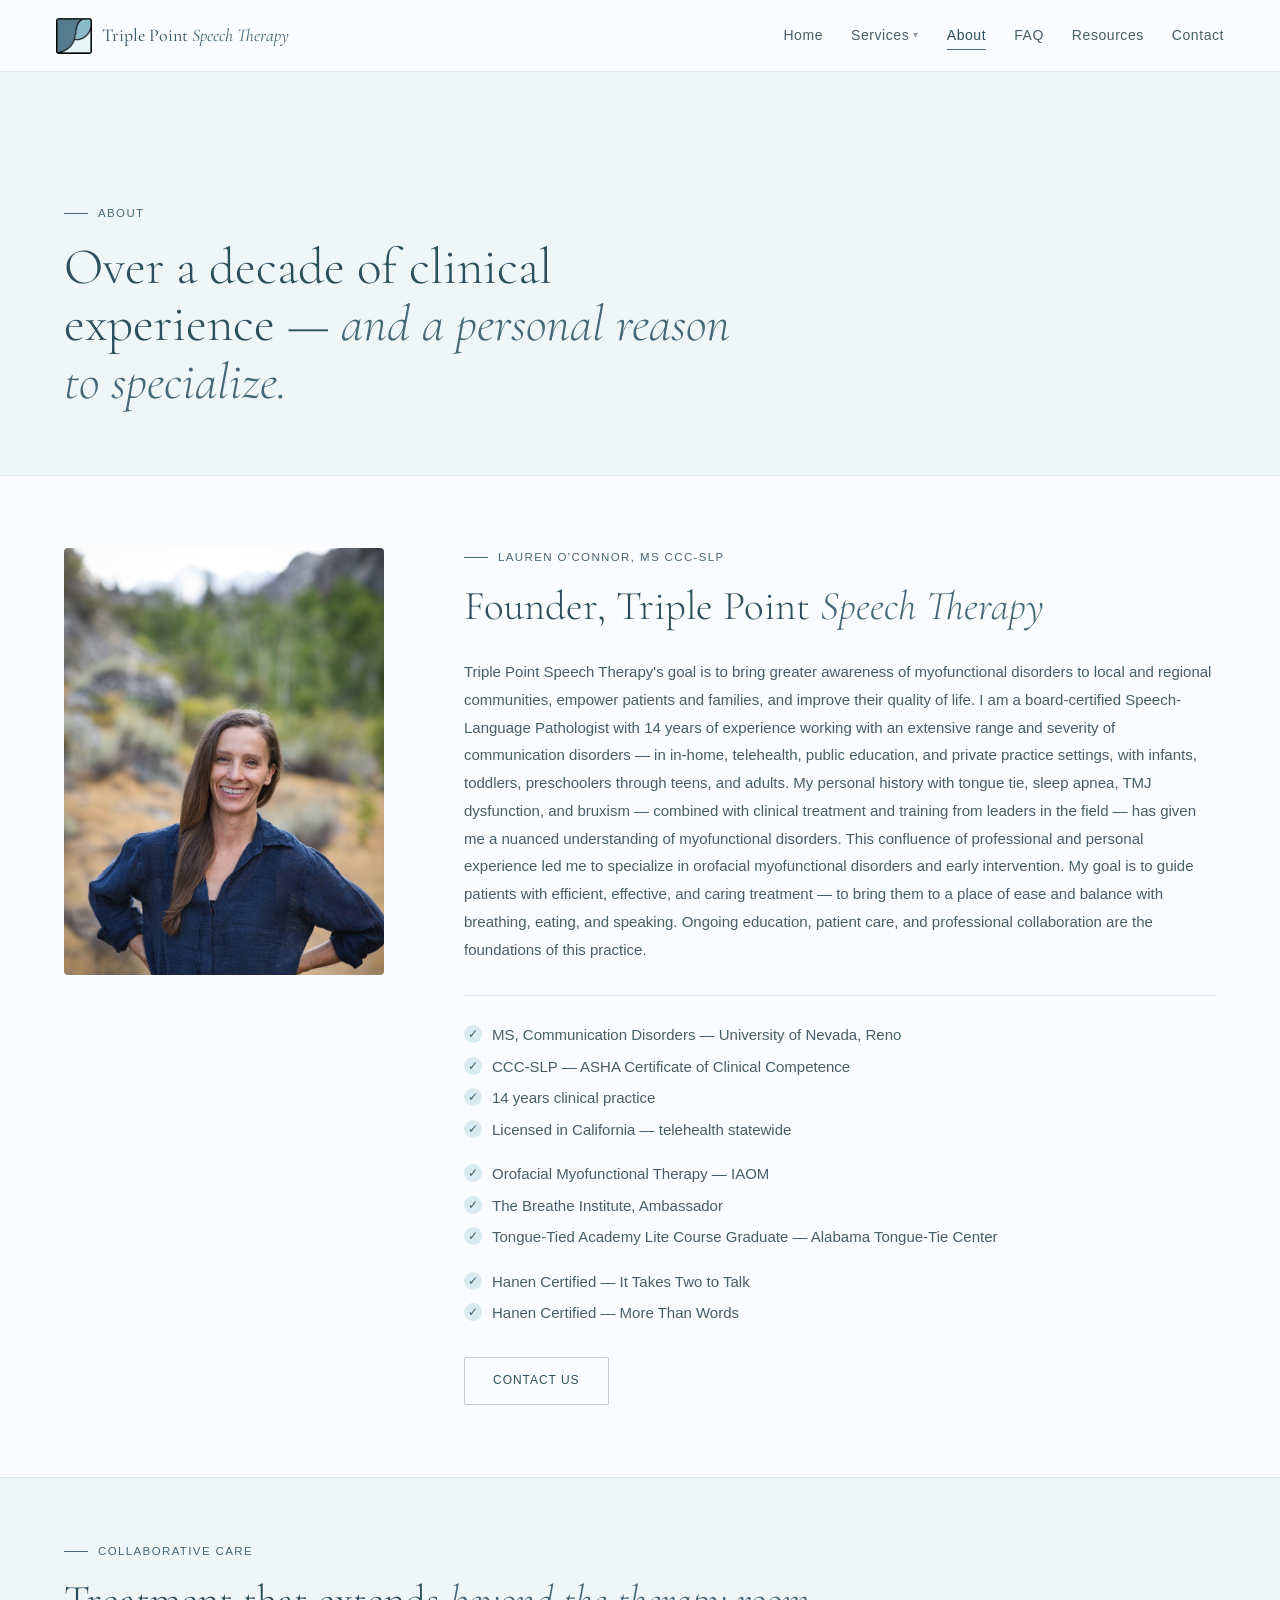
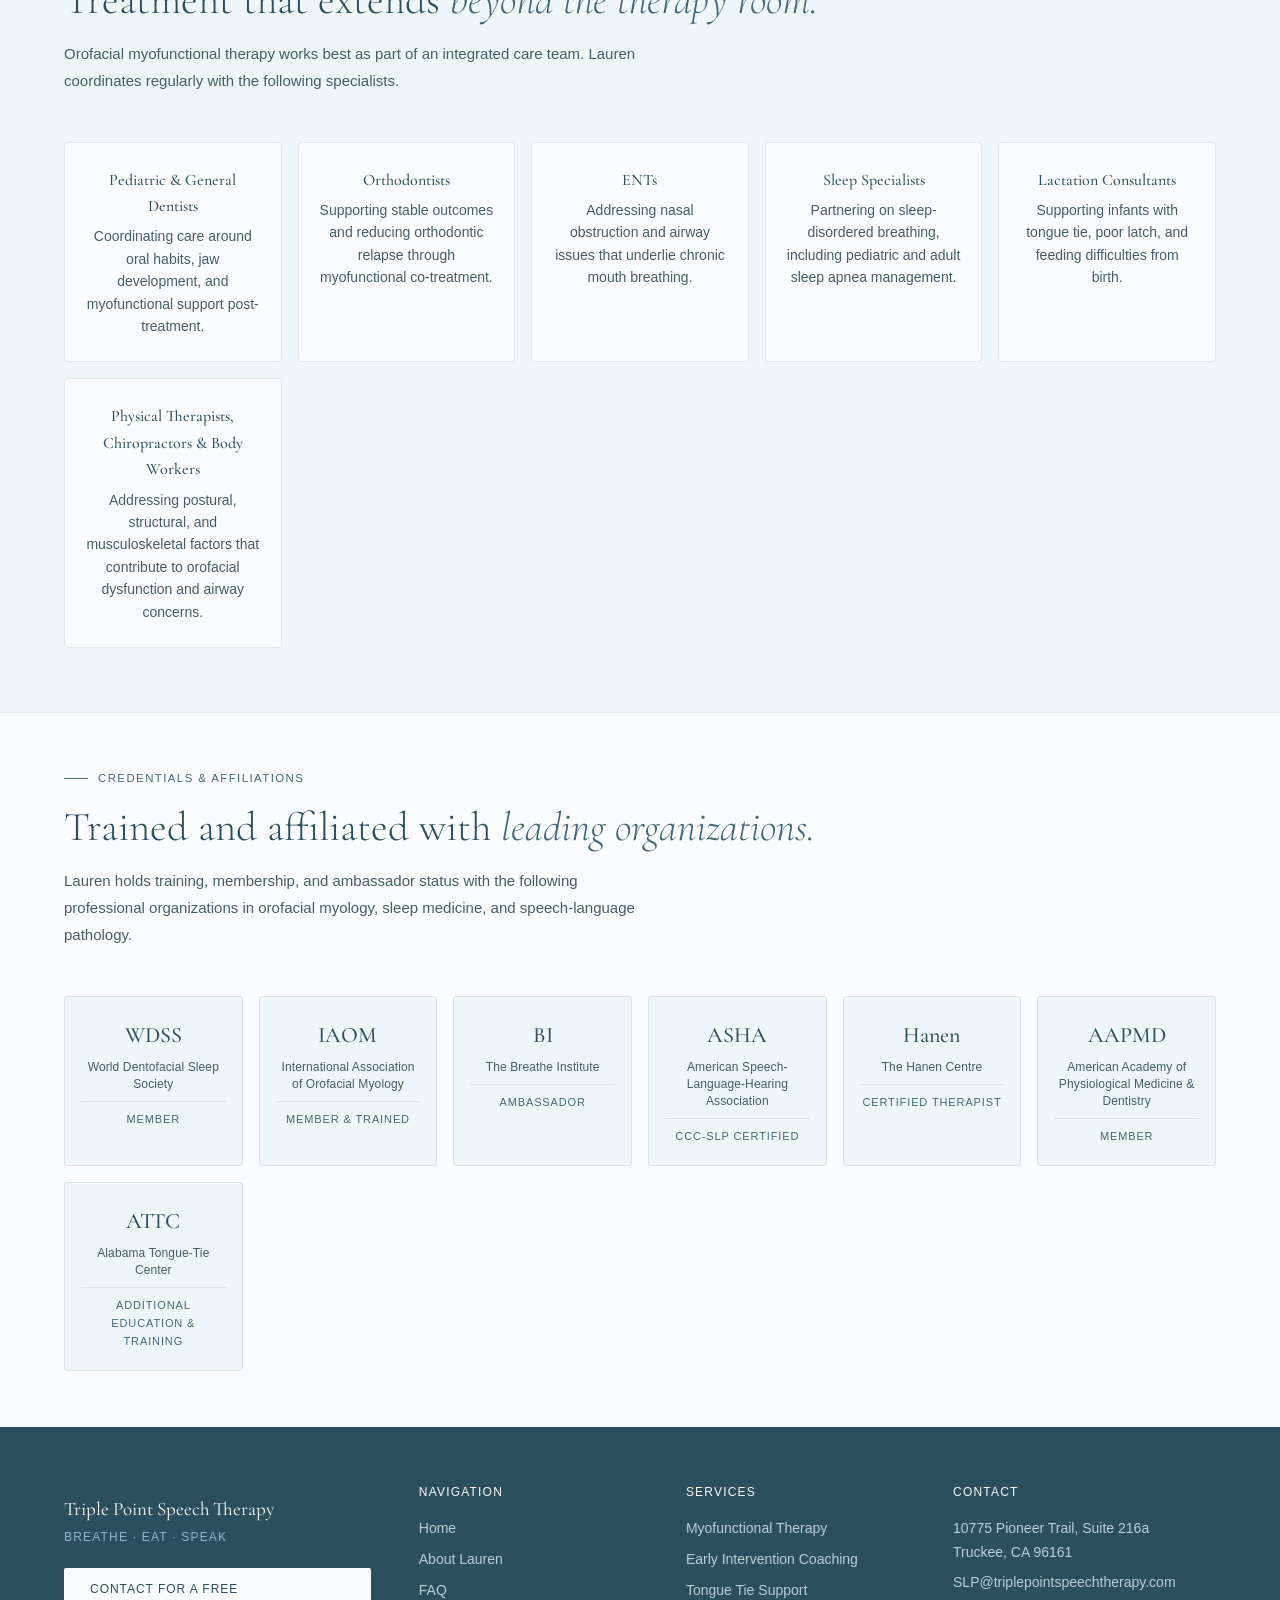
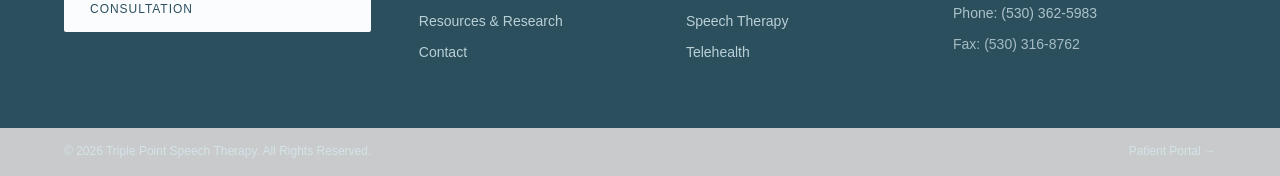
==== commit febe142b: "Footer: "Contact for a Free Consultation" to the contact page Replaces the footer's "Book a Free Con" ====
--- a/about.html
+++ b/about.html
@@ -283,7 +283,7 @@
   <div class="footer-brand">
     <div class="footer-name">Triple Point Speech Therapy</div>
     <div class="footer-tagline">Breathe &middot; Eat &middot; Speak</div>
-    <a href="https://triplepointspeechtherapy.janeapp.com/" class="btn-light footer-cta" target="_blank" rel="noopener">Book a Free Consultation</a>
+    <a href="contact.html" class="btn-light footer-cta">Contact for a Free Consultation</a>
   </div>
   <div class="footer-col">
     <h4>Navigation</h4>
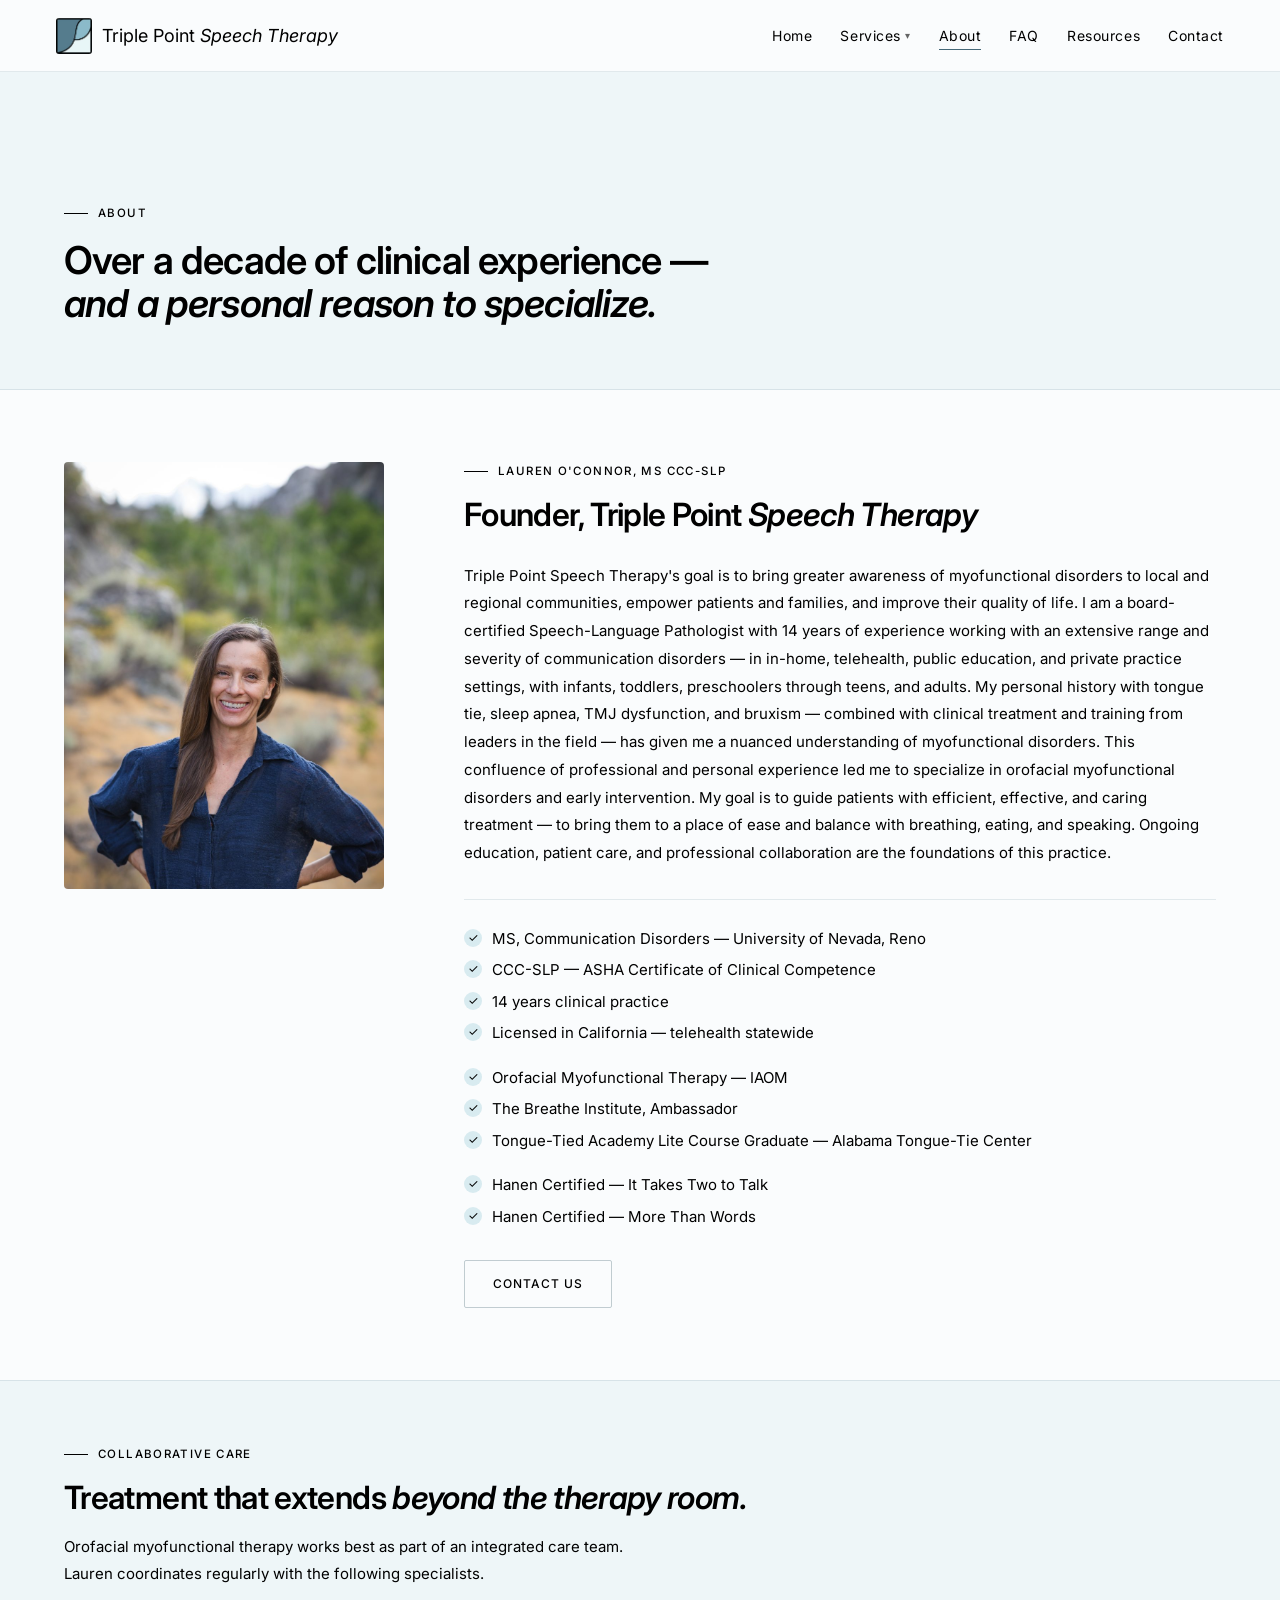
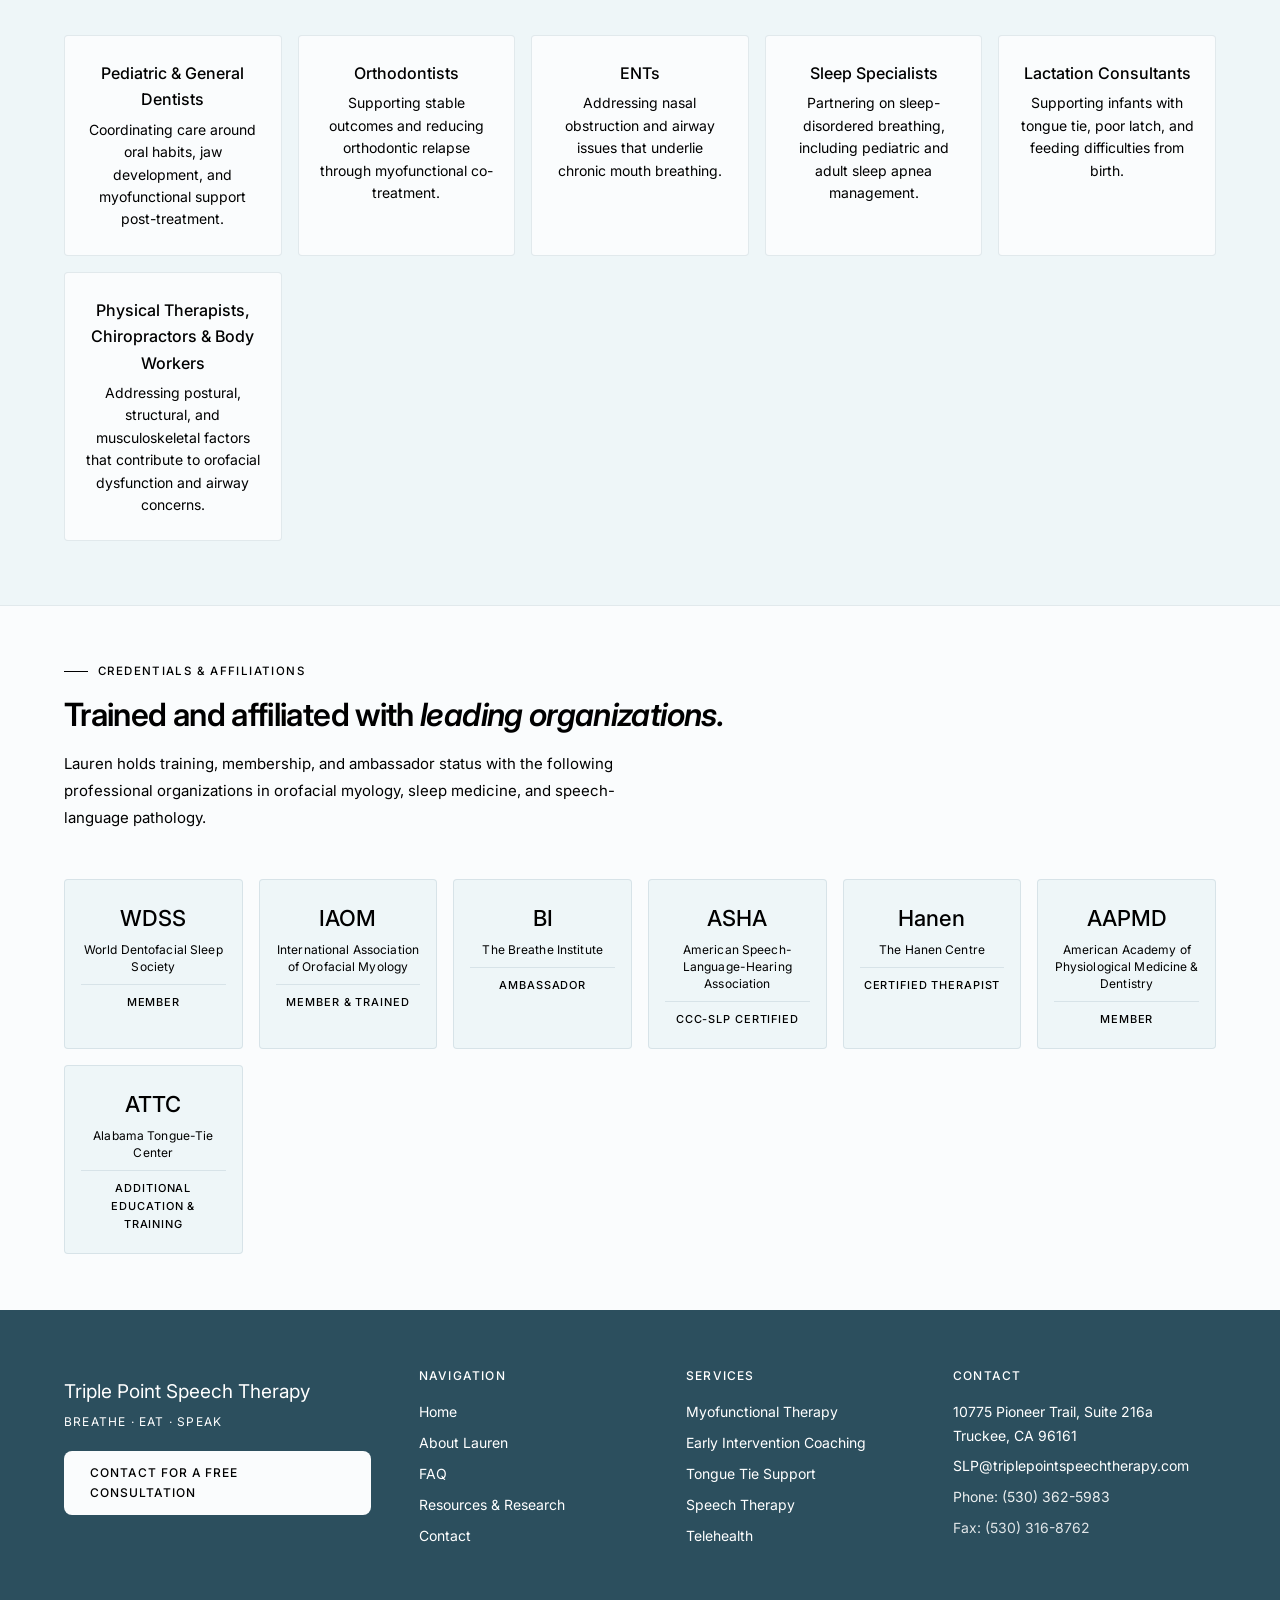
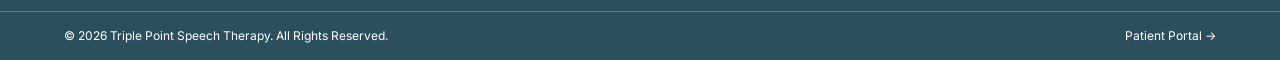
==== commit ecfe72bc: "Typography: Inter throughout, replacing Cormorant Garamond and Arimo Cormorant is a display serif wi" ====
--- a/about.html
+++ b/about.html
@@ -9,7 +9,7 @@
 <link rel="icon" type="image/png" href="favicon.png">
 <link rel="preconnect" href="https://fonts.googleapis.com">
 <link rel="preconnect" href="https://fonts.gstatic.com" crossorigin>
-<link rel="stylesheet" href="https://fonts.googleapis.com/css2?family=Cormorant+Garamond:ital,wght@0,300;0,400;0,500;0,600;1,300;1,400;1,500&amp;family=Arimo:ital,wght@0,400;0,500;0,600;0,700;1,400&amp;display=swap">
+<link rel="stylesheet" href="https://fonts.googleapis.com/css2?family=Inter:ital,opsz,wght@0,14..32,400;0,14..32,500;0,14..32,600;0,14..32,700;1,14..32,400;1,14..32,500&amp;display=swap">
 <link rel="stylesheet" href="css/style.css">
 <style>
 .about-main{padding:72px 64px;background:var(--white)}
@@ -24,13 +24,13 @@
 .about-body{moverflow-x:hidden;ax-width:min(640px,100%)}
 .about-body p{font-size:15px;color:var(--muted);line-height:1.85;margin-bottom:20px}
 .about-pullquote{border-left:2px solid var(--gold);padding:16px 0 16px 24px;margin:32px 0}
-.about-pullquote p{font-family:'Cormorant Garamond',Georgia,'Times New Roman',serif;font-size:21px;font-style:italic;color:var(--deep);line-height:1.5;margin:0}
-.about-fill{background:rgba(184,149,106,.15);border-radius:2px;padding:1px 6px;font-style:normal;font-size:15px;color:var(--bark);font-family:Arial,'Arimo',Helvetica,sans-serif}
+.about-pullquote p{font-family:'Inter',-apple-system,'Segoe UI',Helvetica,Arial,sans-serif;font-size:21px;font-style:italic;color:var(--deep);line-height:1.5;margin:0}
+.about-fill{background:rgba(184,149,106,.15);border-radius:2px;padding:1px 6px;font-style:normal;font-size:15px;color:var(--bark);font-family:'Inter',-apple-system,'Segoe UI',Helvetica,Arial,sans-serif}
 .collab-section{padding:64px;background:var(--mist);border-top:1px solid var(--border)}
 .collab-grid{display:grid;grid-template-columns:repeat(auto-fit,minmax(200px,1fr));gap:16px;margin-top:40px}
 .collab-card{background:var(--white);border:1px solid var(--border);border-radius:4px;padding:24px 20px;text-align:center}
 .collab-card .cc-icon{font-size:28px;margin-bottom:10px}
-.collab-card h4{font-family:'Cormorant Garamond',Georgia,'Times New Roman',serif;font-size:16px;font-weight:500;color:var(--deep);margin-bottom:6px}
+.collab-card h4{font-family:'Inter',-apple-system,'Segoe UI',Helvetica,Arial,sans-serif;font-size:16px;font-weight:500;color:var(--deep);margin-bottom:6px}
 .collab-card p{font-size:14px;color:var(--muted);line-height:1.6}
 @media(max-width:900px){
   .about-main,.collab-section{padding:48px 24px}
@@ -42,7 +42,7 @@
 .cred-badges-grid{display:grid;grid-template-columns:repeat(auto-fit,minmax(160px,1fr));gap:16px;margin-top:36px}
 .cred-badge-card{background:var(--mist);border:1px solid var(--border);border-radius:4px;padding:20px 16px;text-align:center;transition:all .2s;text-decoration:none;display:block}
 .cred-badge-card:hover{border-color:var(--slate);transform:translateY(-2px);box-shadow:0 4px 16px rgba(44,79,94,.1)}
-.cred-badge-abbr{font-family:'Cormorant Garamond',Georgia,'Times New Roman',serif;font-size:22px;font-weight:500;color:var(--deep);margin-bottom:6px}
+.cred-badge-abbr{font-family:'Inter',-apple-system,'Segoe UI',Helvetica,Arial,sans-serif;font-size:22px;font-weight:500;color:var(--deep);margin-bottom:6px}
 .cred-badge-name{font-size:12px;color:var(--muted);line-height:1.4;letter-spacing:.01em}
 .cred-badge-type{font-size:11px;font-weight:500;letter-spacing:.08em;text-transform:uppercase;color:var(--slate);margin-top:8px;padding-top:8px;border-top:1px solid var(--border)}
 @media(max-width:900px){.cred-badges-section{padding:48px 24px}}
--- a/css/style.css
+++ b/css/style.css
@@ -13,14 +13,14 @@
   --nav-h:72px;
 }
 html{scroll-behavior:smooth}
-body{font-family:Arial,'Arimo',Helvetica,sans-serif;background:var(--white);color:var(--ink);overflow-x:hidden;font-size:16px;font-weight:400;line-height:1.65;padding-top:var(--nav-h)}
+body{font-family:'Inter',-apple-system,'Segoe UI',Helvetica,Arial,sans-serif;background:var(--white);color:var(--ink);overflow-x:hidden;font-size:16px;font-weight:400;line-height:1.65;padding-top:var(--nav-h)}
 img{max-width:100%;display:block}
 a{color:inherit;text-decoration:none}
 #main-nav{position:fixed;top:0;left:0;right:0;z-index:200;display:flex;align-items:center;justify-content:space-between;padding:0 56px;height:var(--nav-h);background:rgba(250,252,253,0.95);backdrop-filter:blur(16px);border-bottom:1px solid var(--border);transition:box-shadow .3s}
 #main-nav.scrolled{box-shadow:0 2px 20px rgba(44,79,94,.1)}
 .nav-logo{display:flex;align-items:center;gap:10px}
 .nav-logo img{height:36px;width:36px;object-fit:contain;border-radius:3px;flex-shrink:0}
-.nav-logo span{font-family:'Cormorant Garamond',Georgia,'Times New Roman',serif;font-size:18px;font-weight:400;color:var(--deep)}
+.nav-logo span{font-family:'Inter',-apple-system,'Segoe UI',Helvetica,Arial,sans-serif;font-size:18px;font-weight:400;color:var(--deep)}
 .nav-logo em{font-style:italic;color:var(--slate)}
 .nav-links{display:flex;align-items:center;gap:28px}
 .nav-links a{font-size:14px;color:var(--muted);letter-spacing:.04em;transition:color .2s;position:relative}
@@ -32,31 +32,31 @@
 .nav-mobile.open{display:flex}
 .nav-mobile a{padding:13px 0;border-bottom:1px solid var(--border);font-size:15px;color:var(--muted)}
 .nav-mobile a.active{color:var(--deep);font-weight:500}
-.btn-primary{display:inline-block;background:var(--deep);color:var(--white);padding:13px 28px;border-radius:2px;border:none;cursor:pointer;font-family:Arial,'Arimo',Helvetica,sans-serif;font-size:12px;font-weight:500;letter-spacing:.08em;text-transform:uppercase;transition:all .2s}
+.btn-primary{display:inline-block;background:var(--deep);color:var(--white);padding:13px 28px;border-radius:2px;border:none;cursor:pointer;font-family:'Inter',-apple-system,'Segoe UI',Helvetica,Arial,sans-serif;font-size:12px;font-weight:500;letter-spacing:.08em;text-transform:uppercase;transition:all .2s}
 .btn-primary:hover{background:var(--slate);transform:translateY(-1px)}
-.btn-secondary{display:inline-block;color:var(--deep);background:transparent;padding:13px 28px;border-radius:2px;border:1px solid rgba(44,79,94,.28);font-family:Arial,'Arimo',Helvetica,sans-serif;font-size:12px;font-weight:500;letter-spacing:.08em;text-transform:uppercase;transition:all .2s}
+.btn-secondary{display:inline-block;color:var(--deep);background:transparent;padding:13px 28px;border-radius:2px;border:1px solid rgba(44,79,94,.28);font-family:'Inter',-apple-system,'Segoe UI',Helvetica,Arial,sans-serif;font-size:12px;font-weight:500;letter-spacing:.08em;text-transform:uppercase;transition:all .2s}
 .btn-secondary:hover{border-color:var(--slate);transform:translateY(-1px)}
-.btn-light{display:inline-block;background:var(--white);color:var(--deep);padding:12px 26px;border-radius:2px;border:none;cursor:pointer;font-family:Arial,'Arimo',Helvetica,sans-serif;font-size:12px;font-weight:500;letter-spacing:.08em;text-transform:uppercase;transition:all .2s}
+.btn-light{display:inline-block;background:var(--white);color:var(--deep);padding:12px 26px;border-radius:2px;border:none;cursor:pointer;font-family:'Inter',-apple-system,'Segoe UI',Helvetica,Arial,sans-serif;font-size:12px;font-weight:500;letter-spacing:.08em;text-transform:uppercase;transition:all .2s}
 .btn-light:hover{background:var(--ice);transform:translateY(-1px)}
 .eyebrow{font-size:11.5px;font-weight:500;letter-spacing:.12em;text-transform:uppercase;color:var(--slate);display:flex;align-items:center;gap:10px;margin-bottom:16px}
 .eyebrow::before{content:'';width:24px;height:1px;background:var(--slate)}
-.section-h2{font-family:'Cormorant Garamond',Georgia,'Times New Roman',serif;font-size:clamp(28px,3.2vw,46px);font-weight:300;color:var(--deep);line-height:1.15;margin-bottom:16px;}
+.section-h2{font-family:'Inter',-apple-system,'Segoe UI',Helvetica,Arial,sans-serif;font-size:clamp(24px,2.5vw,34px);font-weight:600;letter-spacing:-.02em;color:var(--deep);line-height:1.15;margin-bottom:16px;}
 .section-h2 em{font-style:italic;color:var(--slate)}
 .section-intro{font-size:15px;color:var(--muted);line-height:1.8;max-width:580px;margin-bottom:48px}
 .trust-bar{display:grid;grid-template-columns:repeat(4,1fr);border-top:1px solid var(--border);border-bottom:1px solid var(--border);background:var(--mist)}
 .trust-item{padding:20px 28px;border-right:1px solid var(--border)}
 .trust-item:last-child{border-right:none}
-.trust-val{font-family:'Cormorant Garamond',Georgia,'Times New Roman',serif;font-size:17px;font-weight:500;color:var(--deep)}
+.trust-val{font-family:'Inter',-apple-system,'Segoe UI',Helvetica,Arial,sans-serif;font-size:17px;font-weight:500;color:var(--deep)}
 .trust-lbl{font-size:11px;color:var(--muted);margin-top:3px;line-height:1.4}
 .page-hero{padding:calc(var(--nav-h) + 60px) 64px 64px;background:var(--mist);border-bottom:1px solid var(--border)}
-.page-hero h1{font-family:'Cormorant Garamond',Georgia,'Times New Roman',serif;font-size:clamp(34px,4vw,56px);font-weight:300;color:var(--deep);line-height:1.12;max-width:700px;margin-top:14px;}
+.page-hero h1{font-family:'Inter',-apple-system,'Segoe UI',Helvetica,Arial,sans-serif;font-size:clamp(28px,3vw,42px);font-weight:600;letter-spacing:-.022em;color:var(--deep);line-height:1.12;max-width:700px;margin-top:14px;}
 .page-hero h1 em{font-style:italic;color:var(--slate)}
 .page-hero p{font-size:17px;color:var(--muted);line-height:1.8;max-width:540px;margin-top:16px}
 footer{background:var(--deep);color:rgba(216,235,240,.82);padding:56px 64px;display:grid;grid-template-columns:1.4fr 1fr 1fr 1.2fr;gap:48px}
 .footer-brand img{height:44px;width:auto;opacity:.9}
-.footer-name{font-family:'Cormorant Garamond',Georgia,'Times New Roman',serif;font-size:19px;color:var(--white);font-weight:400;margin-top:10px}
+.footer-name{font-family:'Inter',-apple-system,'Segoe UI',Helvetica,Arial,sans-serif;font-size:19px;color:var(--white);font-weight:400;margin-top:10px}
 .footer-tagline{font-size:12px;letter-spacing:.1em;text-transform:uppercase;color:var(--steel);margin-top:4px}
-.footer-cta{margin-top:20px}
+.footer-cta{margin-top:20px;border-radius:8px}
 .footer-col h4{font-size:12px;font-weight:500;letter-spacing:.1em;text-transform:uppercase;color:var(--white);margin-bottom:14px}
 .footer-col a{display:block;font-size:14px;color:rgba(216,235,240,.82);margin-bottom:8px;transition:color .2s}
 .footer-col a:hover{color:var(--white)}
@@ -103,3 +103,40 @@
   .treat-grid{grid-template-columns:1fr}
   .al{grid-template-columns:1fr}
 }
+
+/* ── MONOCHROME TYPE ──────────────────────────────────────────────────────
+   Text only: pure black on light surfaces, pure white on dark ones. No greys.
+   Backgrounds, borders, the dark bands, the photos and the gold accent are
+   untouched.
+
+   !important is required because every page carries its own <style> block
+   after this file. Nothing else on the site sets `color` with !important, so
+   these rules have nothing to fight. */
+
+body, body * { color: #000000 !important; }
+
+/* Dark surfaces, and type that sits over a photo, stay white. */
+.triple-point-section, .triple-point-section *,
+.impacts, .impacts *,
+footer, footer *,
+.footer-bottom, .footer-bottom *,
+.booking-box, .booking-box *,
+.hero-img-caption, .hero-img-caption *,
+.omt-intro-photo-cap, .omt-intro-photo-cap *,
+.btn-primary, .cf-send, .cf-thanks-close,
+.treat-icon, .step-num, .cf-ico, .coaching-card .cc-icon { color: #FFFFFF !important; }
+
+/* Light buttons sitting on the dark footer keep black type. */
+.btn-light, .footer-cta { color: #000000 !important; }
+
+/* Rules and marks follow their type. */
+.eyebrow::before { background: #000000 !important; }
+.triple-point-section .tp-rule { background: #FFFFFF !important; }
+
+/* The copyright bar was a black wash over the footer; it now matches the
+   footer, with a hairline instead of a grey band. */
+.footer-bottom { background: var(--deep) !important;
+                 border-top: 1px solid rgba(255,255,255,.25); }
+
+/* The gold review stars are a decorative accent, not type. */
+.review-stars { color: var(--gold) !important; }
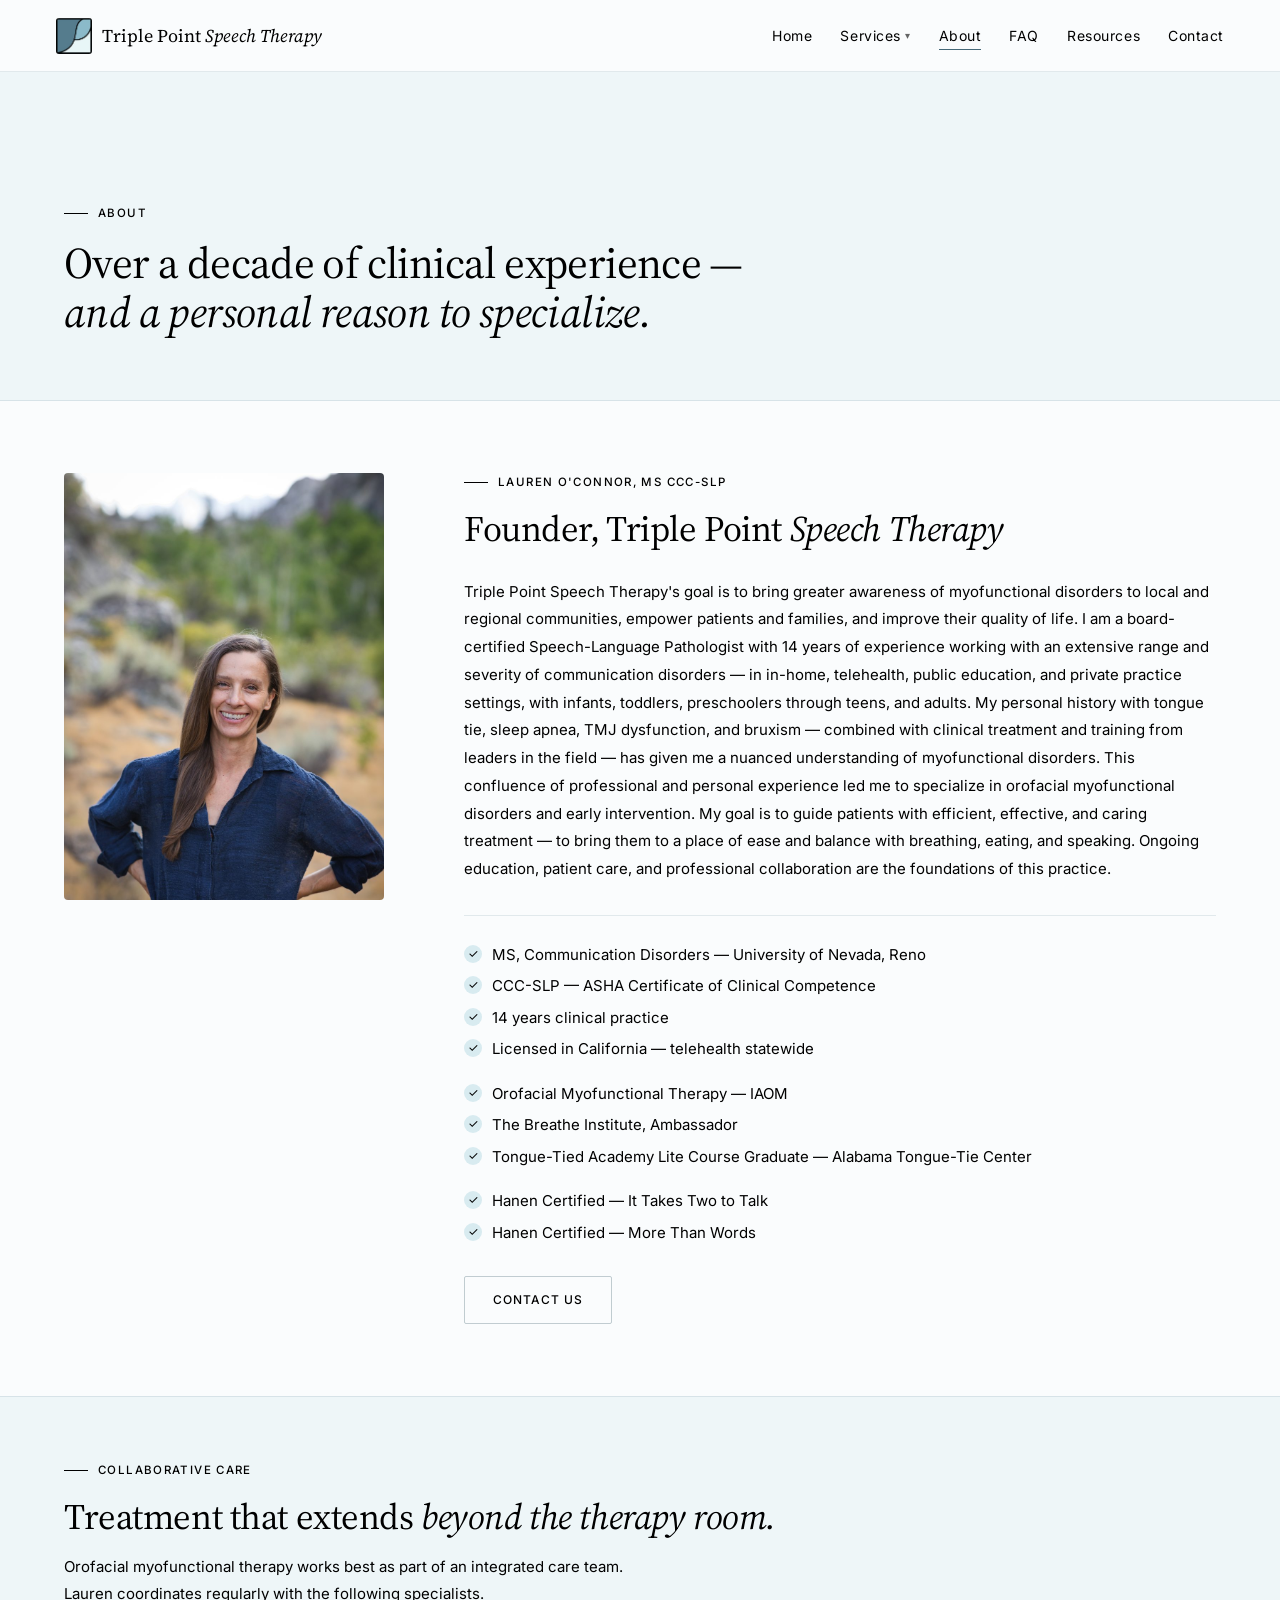
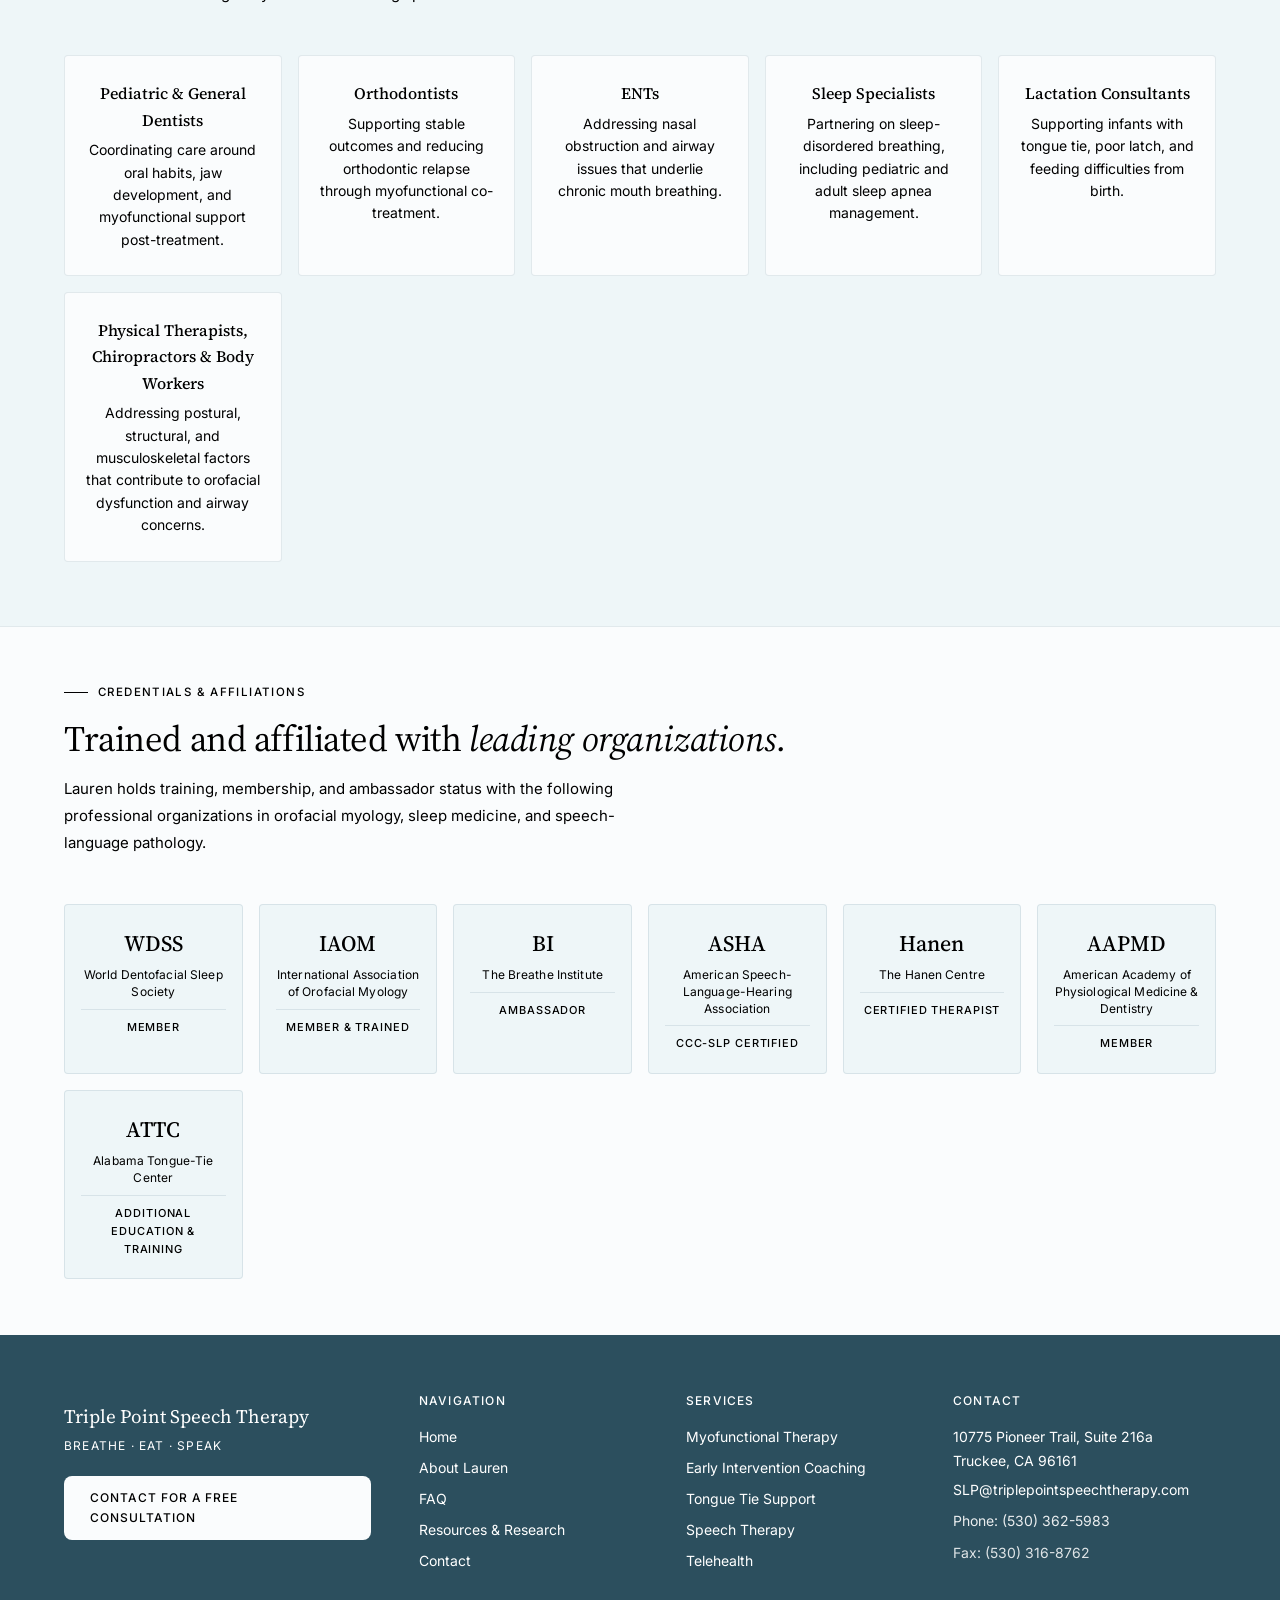
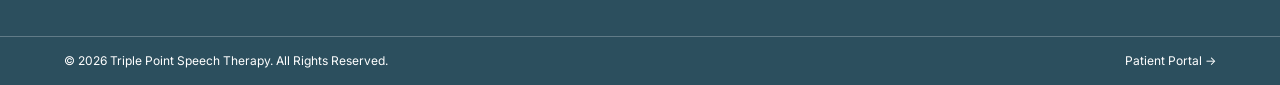
==== commit e51326eb: "Typography: Source Serif 4 headings with Inter body Replaces the all-Inter setting. Headings return " ====
--- a/about.html
+++ b/about.html
@@ -9,7 +9,7 @@
 <link rel="icon" type="image/png" href="favicon.png">
 <link rel="preconnect" href="https://fonts.googleapis.com">
 <link rel="preconnect" href="https://fonts.gstatic.com" crossorigin>
-<link rel="stylesheet" href="https://fonts.googleapis.com/css2?family=Inter:ital,opsz,wght@0,14..32,400;0,14..32,500;0,14..32,600;0,14..32,700;1,14..32,400;1,14..32,500&amp;display=swap">
+<link rel="stylesheet" href="https://fonts.googleapis.com/css2?family=Source+Serif+4:ital,opsz,wght@0,8..60,400;0,8..60,500;0,8..60,600;1,8..60,400;1,8..60,500&amp;family=Inter:wght@400;500;600&amp;display=swap">
 <link rel="stylesheet" href="css/style.css">
 <style>
 .about-main{padding:72px 64px;background:var(--white)}
@@ -24,13 +24,13 @@
 .about-body{moverflow-x:hidden;ax-width:min(640px,100%)}
 .about-body p{font-size:15px;color:var(--muted);line-height:1.85;margin-bottom:20px}
 .about-pullquote{border-left:2px solid var(--gold);padding:16px 0 16px 24px;margin:32px 0}
-.about-pullquote p{font-family:'Inter',-apple-system,'Segoe UI',Helvetica,Arial,sans-serif;font-size:21px;font-style:italic;color:var(--deep);line-height:1.5;margin:0}
+.about-pullquote p{font-family:'Source Serif 4',Georgia,'Times New Roman',serif;font-size:21px;font-style:italic;color:var(--deep);line-height:1.5;margin:0}
 .about-fill{background:rgba(184,149,106,.15);border-radius:2px;padding:1px 6px;font-style:normal;font-size:15px;color:var(--bark);font-family:'Inter',-apple-system,'Segoe UI',Helvetica,Arial,sans-serif}
 .collab-section{padding:64px;background:var(--mist);border-top:1px solid var(--border)}
 .collab-grid{display:grid;grid-template-columns:repeat(auto-fit,minmax(200px,1fr));gap:16px;margin-top:40px}
 .collab-card{background:var(--white);border:1px solid var(--border);border-radius:4px;padding:24px 20px;text-align:center}
 .collab-card .cc-icon{font-size:28px;margin-bottom:10px}
-.collab-card h4{font-family:'Inter',-apple-system,'Segoe UI',Helvetica,Arial,sans-serif;font-size:16px;font-weight:500;color:var(--deep);margin-bottom:6px}
+.collab-card h4{font-family:'Source Serif 4',Georgia,'Times New Roman',serif;font-size:16px;font-weight:500;color:var(--deep);margin-bottom:6px}
 .collab-card p{font-size:14px;color:var(--muted);line-height:1.6}
 @media(max-width:900px){
   .about-main,.collab-section{padding:48px 24px}
@@ -42,7 +42,7 @@
 .cred-badges-grid{display:grid;grid-template-columns:repeat(auto-fit,minmax(160px,1fr));gap:16px;margin-top:36px}
 .cred-badge-card{background:var(--mist);border:1px solid var(--border);border-radius:4px;padding:20px 16px;text-align:center;transition:all .2s;text-decoration:none;display:block}
 .cred-badge-card:hover{border-color:var(--slate);transform:translateY(-2px);box-shadow:0 4px 16px rgba(44,79,94,.1)}
-.cred-badge-abbr{font-family:'Inter',-apple-system,'Segoe UI',Helvetica,Arial,sans-serif;font-size:22px;font-weight:500;color:var(--deep);margin-bottom:6px}
+.cred-badge-abbr{font-family:'Source Serif 4',Georgia,'Times New Roman',serif;font-size:22px;font-weight:500;color:var(--deep);margin-bottom:6px}
 .cred-badge-name{font-size:12px;color:var(--muted);line-height:1.4;letter-spacing:.01em}
 .cred-badge-type{font-size:11px;font-weight:500;letter-spacing:.08em;text-transform:uppercase;color:var(--slate);margin-top:8px;padding-top:8px;border-top:1px solid var(--border)}
 @media(max-width:900px){.cred-badges-section{padding:48px 24px}}
--- a/css/style.css
+++ b/css/style.css
@@ -20,7 +20,7 @@
 #main-nav.scrolled{box-shadow:0 2px 20px rgba(44,79,94,.1)}
 .nav-logo{display:flex;align-items:center;gap:10px}
 .nav-logo img{height:36px;width:36px;object-fit:contain;border-radius:3px;flex-shrink:0}
-.nav-logo span{font-family:'Inter',-apple-system,'Segoe UI',Helvetica,Arial,sans-serif;font-size:18px;font-weight:400;color:var(--deep)}
+.nav-logo span{font-family:'Source Serif 4',Georgia,'Times New Roman',serif;font-size:18px;font-weight:400;color:var(--deep)}
 .nav-logo em{font-style:italic;color:var(--slate)}
 .nav-links{display:flex;align-items:center;gap:28px}
 .nav-links a{font-size:14px;color:var(--muted);letter-spacing:.04em;transition:color .2s;position:relative}
@@ -40,21 +40,21 @@
 .btn-light:hover{background:var(--ice);transform:translateY(-1px)}
 .eyebrow{font-size:11.5px;font-weight:500;letter-spacing:.12em;text-transform:uppercase;color:var(--slate);display:flex;align-items:center;gap:10px;margin-bottom:16px}
 .eyebrow::before{content:'';width:24px;height:1px;background:var(--slate)}
-.section-h2{font-family:'Inter',-apple-system,'Segoe UI',Helvetica,Arial,sans-serif;font-size:clamp(24px,2.5vw,34px);font-weight:600;letter-spacing:-.02em;color:var(--deep);line-height:1.15;margin-bottom:16px;}
+.section-h2{font-family:'Source Serif 4',Georgia,'Times New Roman',serif;font-size:clamp(25px,2.8vw,37px);font-weight:400;letter-spacing:-.012em;color:var(--deep);line-height:1.15;margin-bottom:16px;}
 .section-h2 em{font-style:italic;color:var(--slate)}
 .section-intro{font-size:15px;color:var(--muted);line-height:1.8;max-width:580px;margin-bottom:48px}
 .trust-bar{display:grid;grid-template-columns:repeat(4,1fr);border-top:1px solid var(--border);border-bottom:1px solid var(--border);background:var(--mist)}
 .trust-item{padding:20px 28px;border-right:1px solid var(--border)}
 .trust-item:last-child{border-right:none}
-.trust-val{font-family:'Inter',-apple-system,'Segoe UI',Helvetica,Arial,sans-serif;font-size:17px;font-weight:500;color:var(--deep)}
+.trust-val{font-family:'Source Serif 4',Georgia,'Times New Roman',serif;font-size:17px;font-weight:500;color:var(--deep)}
 .trust-lbl{font-size:11px;color:var(--muted);margin-top:3px;line-height:1.4}
 .page-hero{padding:calc(var(--nav-h) + 60px) 64px 64px;background:var(--mist);border-bottom:1px solid var(--border)}
-.page-hero h1{font-family:'Inter',-apple-system,'Segoe UI',Helvetica,Arial,sans-serif;font-size:clamp(28px,3vw,42px);font-weight:600;letter-spacing:-.022em;color:var(--deep);line-height:1.12;max-width:700px;margin-top:14px;}
+.page-hero h1{font-family:'Source Serif 4',Georgia,'Times New Roman',serif;font-size:clamp(29px,3.4vw,45px);font-weight:400;letter-spacing:-.014em;color:var(--deep);line-height:1.12;max-width:700px;margin-top:14px;}
 .page-hero h1 em{font-style:italic;color:var(--slate)}
 .page-hero p{font-size:17px;color:var(--muted);line-height:1.8;max-width:540px;margin-top:16px}
 footer{background:var(--deep);color:rgba(216,235,240,.82);padding:56px 64px;display:grid;grid-template-columns:1.4fr 1fr 1fr 1.2fr;gap:48px}
 .footer-brand img{height:44px;width:auto;opacity:.9}
-.footer-name{font-family:'Inter',-apple-system,'Segoe UI',Helvetica,Arial,sans-serif;font-size:19px;color:var(--white);font-weight:400;margin-top:10px}
+.footer-name{font-family:'Source Serif 4',Georgia,'Times New Roman',serif;font-size:19px;color:var(--white);font-weight:400;margin-top:10px}
 .footer-tagline{font-size:12px;letter-spacing:.1em;text-transform:uppercase;color:var(--steel);margin-top:4px}
 .footer-cta{margin-top:20px;border-radius:8px}
 .footer-col h4{font-size:12px;font-weight:500;letter-spacing:.1em;text-transform:uppercase;color:var(--white);margin-bottom:14px}
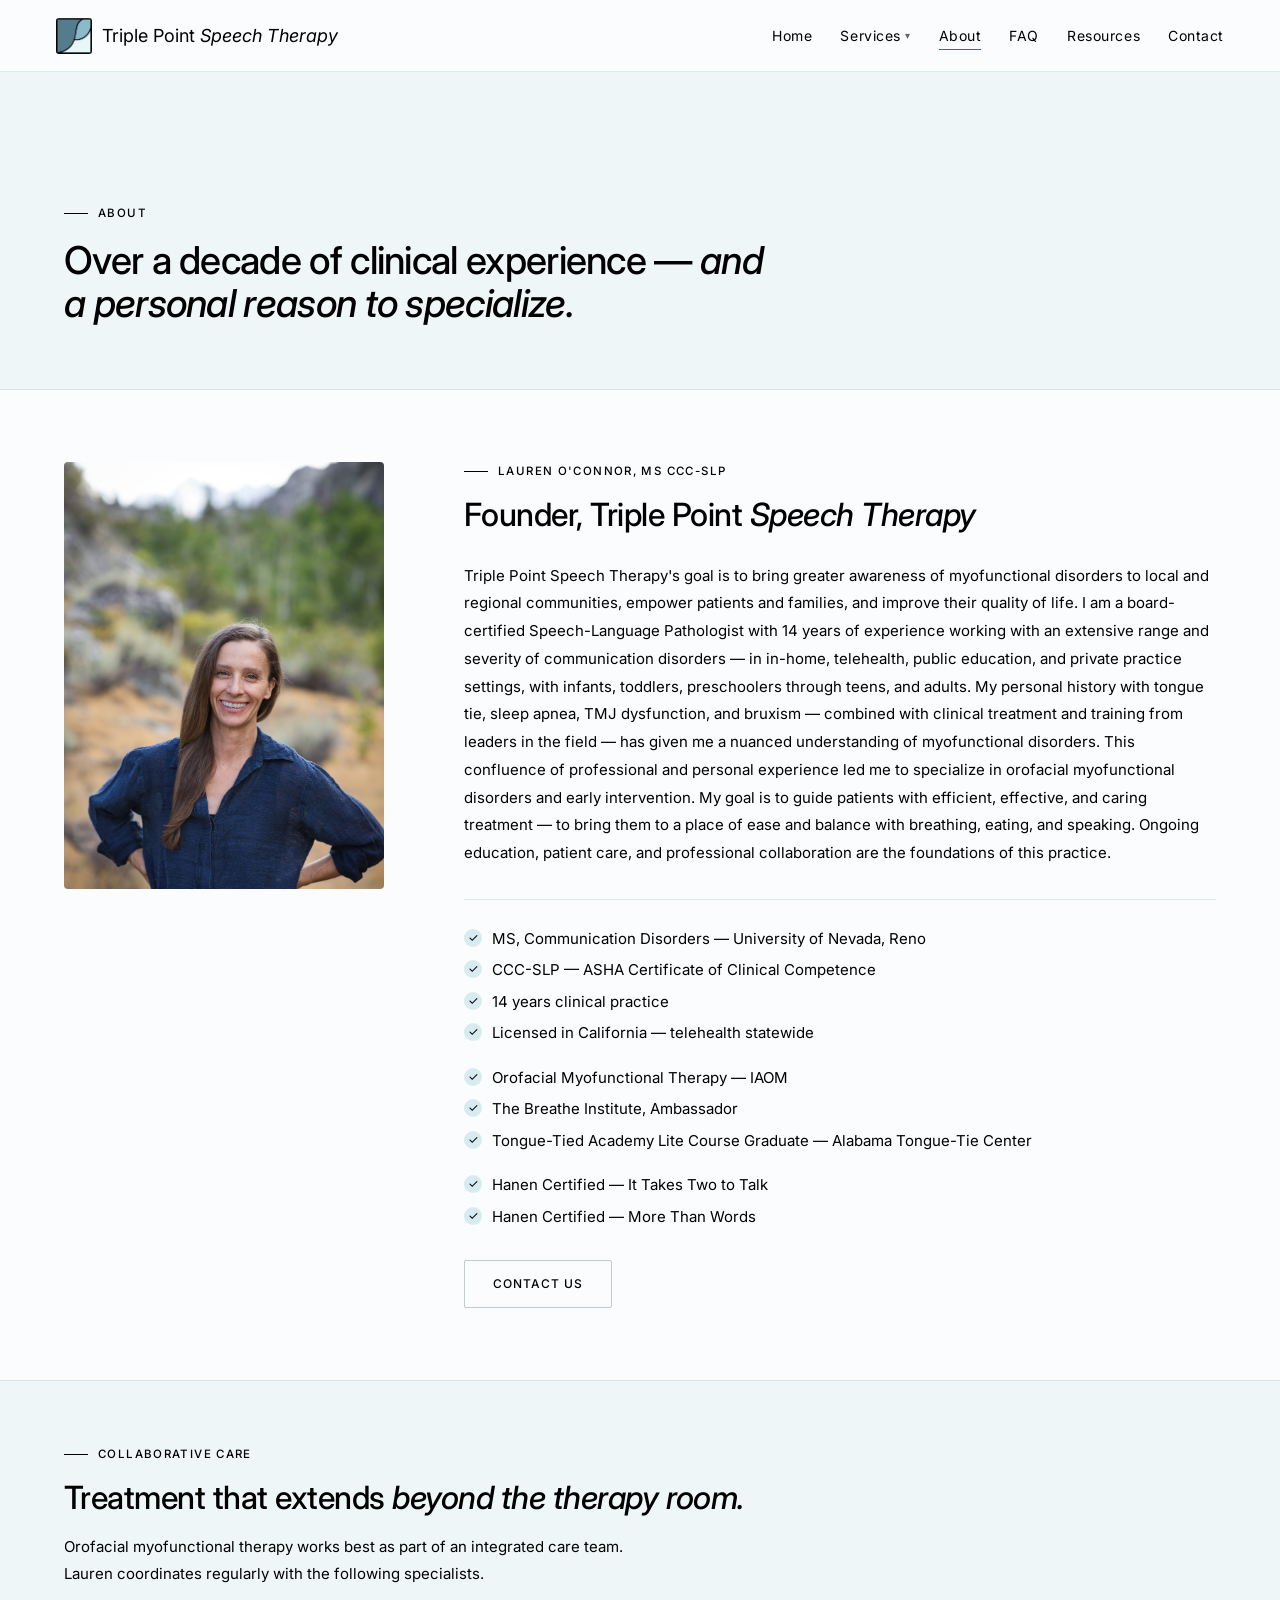
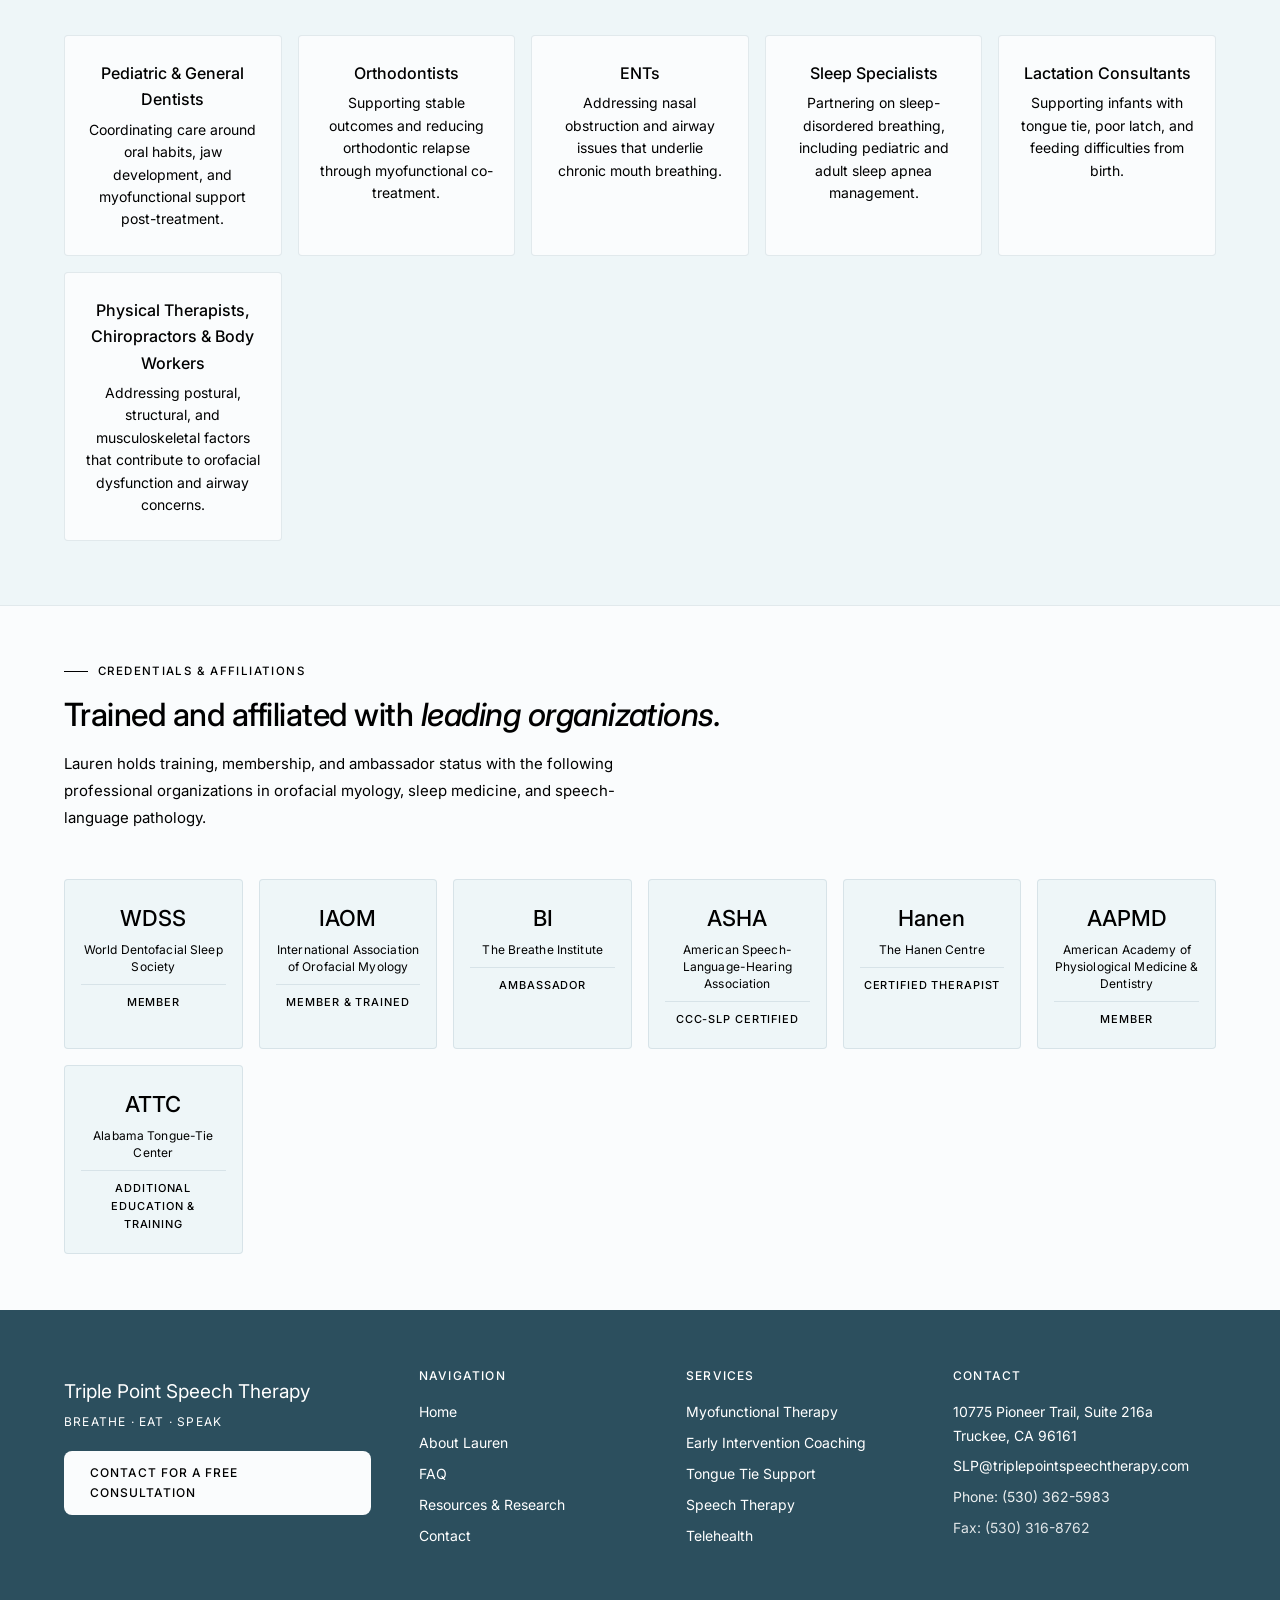
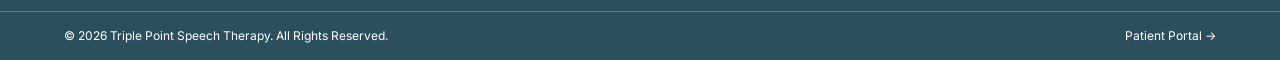
==== commit 784903d6: "Typography: back to Inter throughout, headings at weight 500 Reverts the Source Serif 4 experiment a" ====
--- a/about.html
+++ b/about.html
@@ -9,7 +9,7 @@
 <link rel="icon" type="image/png" href="favicon.png">
 <link rel="preconnect" href="https://fonts.googleapis.com">
 <link rel="preconnect" href="https://fonts.gstatic.com" crossorigin>
-<link rel="stylesheet" href="https://fonts.googleapis.com/css2?family=Source+Serif+4:ital,opsz,wght@0,8..60,400;0,8..60,500;0,8..60,600;1,8..60,400;1,8..60,500&amp;family=Inter:wght@400;500;600&amp;display=swap">
+<link rel="stylesheet" href="https://fonts.googleapis.com/css2?family=Inter:ital,opsz,wght@0,14..32,400;0,14..32,500;0,14..32,600;0,14..32,700;1,14..32,400;1,14..32,500&amp;display=swap">
 <link rel="stylesheet" href="css/style.css">
 <style>
 .about-main{padding:72px 64px;background:var(--white)}
@@ -24,13 +24,13 @@
 .about-body{moverflow-x:hidden;ax-width:min(640px,100%)}
 .about-body p{font-size:15px;color:var(--muted);line-height:1.85;margin-bottom:20px}
 .about-pullquote{border-left:2px solid var(--gold);padding:16px 0 16px 24px;margin:32px 0}
-.about-pullquote p{font-family:'Source Serif 4',Georgia,'Times New Roman',serif;font-size:21px;font-style:italic;color:var(--deep);line-height:1.5;margin:0}
+.about-pullquote p{font-family:'Inter',-apple-system,'Segoe UI',Helvetica,Arial,sans-serif;font-size:21px;font-style:italic;color:var(--deep);line-height:1.5;margin:0}
 .about-fill{background:rgba(184,149,106,.15);border-radius:2px;padding:1px 6px;font-style:normal;font-size:15px;color:var(--bark);font-family:'Inter',-apple-system,'Segoe UI',Helvetica,Arial,sans-serif}
 .collab-section{padding:64px;background:var(--mist);border-top:1px solid var(--border)}
 .collab-grid{display:grid;grid-template-columns:repeat(auto-fit,minmax(200px,1fr));gap:16px;margin-top:40px}
 .collab-card{background:var(--white);border:1px solid var(--border);border-radius:4px;padding:24px 20px;text-align:center}
 .collab-card .cc-icon{font-size:28px;margin-bottom:10px}
-.collab-card h4{font-family:'Source Serif 4',Georgia,'Times New Roman',serif;font-size:16px;font-weight:500;color:var(--deep);margin-bottom:6px}
+.collab-card h4{font-family:'Inter',-apple-system,'Segoe UI',Helvetica,Arial,sans-serif;font-size:16px;font-weight:500;color:var(--deep);margin-bottom:6px}
 .collab-card p{font-size:14px;color:var(--muted);line-height:1.6}
 @media(max-width:900px){
   .about-main,.collab-section{padding:48px 24px}
@@ -42,7 +42,7 @@
 .cred-badges-grid{display:grid;grid-template-columns:repeat(auto-fit,minmax(160px,1fr));gap:16px;margin-top:36px}
 .cred-badge-card{background:var(--mist);border:1px solid var(--border);border-radius:4px;padding:20px 16px;text-align:center;transition:all .2s;text-decoration:none;display:block}
 .cred-badge-card:hover{border-color:var(--slate);transform:translateY(-2px);box-shadow:0 4px 16px rgba(44,79,94,.1)}
-.cred-badge-abbr{font-family:'Source Serif 4',Georgia,'Times New Roman',serif;font-size:22px;font-weight:500;color:var(--deep);margin-bottom:6px}
+.cred-badge-abbr{font-family:'Inter',-apple-system,'Segoe UI',Helvetica,Arial,sans-serif;font-size:22px;font-weight:500;color:var(--deep);margin-bottom:6px}
 .cred-badge-name{font-size:12px;color:var(--muted);line-height:1.4;letter-spacing:.01em}
 .cred-badge-type{font-size:11px;font-weight:500;letter-spacing:.08em;text-transform:uppercase;color:var(--slate);margin-top:8px;padding-top:8px;border-top:1px solid var(--border)}
 @media(max-width:900px){.cred-badges-section{padding:48px 24px}}
--- a/css/style.css
+++ b/css/style.css
@@ -20,7 +20,7 @@
 #main-nav.scrolled{box-shadow:0 2px 20px rgba(44,79,94,.1)}
 .nav-logo{display:flex;align-items:center;gap:10px}
 .nav-logo img{height:36px;width:36px;object-fit:contain;border-radius:3px;flex-shrink:0}
-.nav-logo span{font-family:'Source Serif 4',Georgia,'Times New Roman',serif;font-size:18px;font-weight:400;color:var(--deep)}
+.nav-logo span{font-family:'Inter',-apple-system,'Segoe UI',Helvetica,Arial,sans-serif;font-size:18px;font-weight:400;color:var(--deep)}
 .nav-logo em{font-style:italic;color:var(--slate)}
 .nav-links{display:flex;align-items:center;gap:28px}
 .nav-links a{font-size:14px;color:var(--muted);letter-spacing:.04em;transition:color .2s;position:relative}
@@ -40,21 +40,21 @@
 .btn-light:hover{background:var(--ice);transform:translateY(-1px)}
 .eyebrow{font-size:11.5px;font-weight:500;letter-spacing:.12em;text-transform:uppercase;color:var(--slate);display:flex;align-items:center;gap:10px;margin-bottom:16px}
 .eyebrow::before{content:'';width:24px;height:1px;background:var(--slate)}
-.section-h2{font-family:'Source Serif 4',Georgia,'Times New Roman',serif;font-size:clamp(25px,2.8vw,37px);font-weight:400;letter-spacing:-.012em;color:var(--deep);line-height:1.15;margin-bottom:16px;}
+.section-h2{font-family:'Inter',-apple-system,'Segoe UI',Helvetica,Arial,sans-serif;font-size:clamp(24px,2.5vw,34px);font-weight:500;letter-spacing:-.016em;color:var(--deep);line-height:1.15;margin-bottom:16px;}
 .section-h2 em{font-style:italic;color:var(--slate)}
 .section-intro{font-size:15px;color:var(--muted);line-height:1.8;max-width:580px;margin-bottom:48px}
 .trust-bar{display:grid;grid-template-columns:repeat(4,1fr);border-top:1px solid var(--border);border-bottom:1px solid var(--border);background:var(--mist)}
 .trust-item{padding:20px 28px;border-right:1px solid var(--border)}
 .trust-item:last-child{border-right:none}
-.trust-val{font-family:'Source Serif 4',Georgia,'Times New Roman',serif;font-size:17px;font-weight:500;color:var(--deep)}
+.trust-val{font-family:'Inter',-apple-system,'Segoe UI',Helvetica,Arial,sans-serif;font-size:17px;font-weight:500;color:var(--deep)}
 .trust-lbl{font-size:11px;color:var(--muted);margin-top:3px;line-height:1.4}
 .page-hero{padding:calc(var(--nav-h) + 60px) 64px 64px;background:var(--mist);border-bottom:1px solid var(--border)}
-.page-hero h1{font-family:'Source Serif 4',Georgia,'Times New Roman',serif;font-size:clamp(29px,3.4vw,45px);font-weight:400;letter-spacing:-.014em;color:var(--deep);line-height:1.12;max-width:700px;margin-top:14px;}
+.page-hero h1{font-family:'Inter',-apple-system,'Segoe UI',Helvetica,Arial,sans-serif;font-size:clamp(28px,3vw,42px);font-weight:500;letter-spacing:-.018em;color:var(--deep);line-height:1.12;max-width:700px;margin-top:14px;}
 .page-hero h1 em{font-style:italic;color:var(--slate)}
 .page-hero p{font-size:17px;color:var(--muted);line-height:1.8;max-width:540px;margin-top:16px}
 footer{background:var(--deep);color:rgba(216,235,240,.82);padding:56px 64px;display:grid;grid-template-columns:1.4fr 1fr 1fr 1.2fr;gap:48px}
 .footer-brand img{height:44px;width:auto;opacity:.9}
-.footer-name{font-family:'Source Serif 4',Georgia,'Times New Roman',serif;font-size:19px;color:var(--white);font-weight:400;margin-top:10px}
+.footer-name{font-family:'Inter',-apple-system,'Segoe UI',Helvetica,Arial,sans-serif;font-size:19px;color:var(--white);font-weight:400;margin-top:10px}
 .footer-tagline{font-size:12px;letter-spacing:.1em;text-transform:uppercase;color:var(--steel);margin-top:4px}
 .footer-cta{margin-top:20px;border-radius:8px}
 .footer-col h4{font-size:12px;font-weight:500;letter-spacing:.1em;text-transform:uppercase;color:var(--white);margin-bottom:14px}
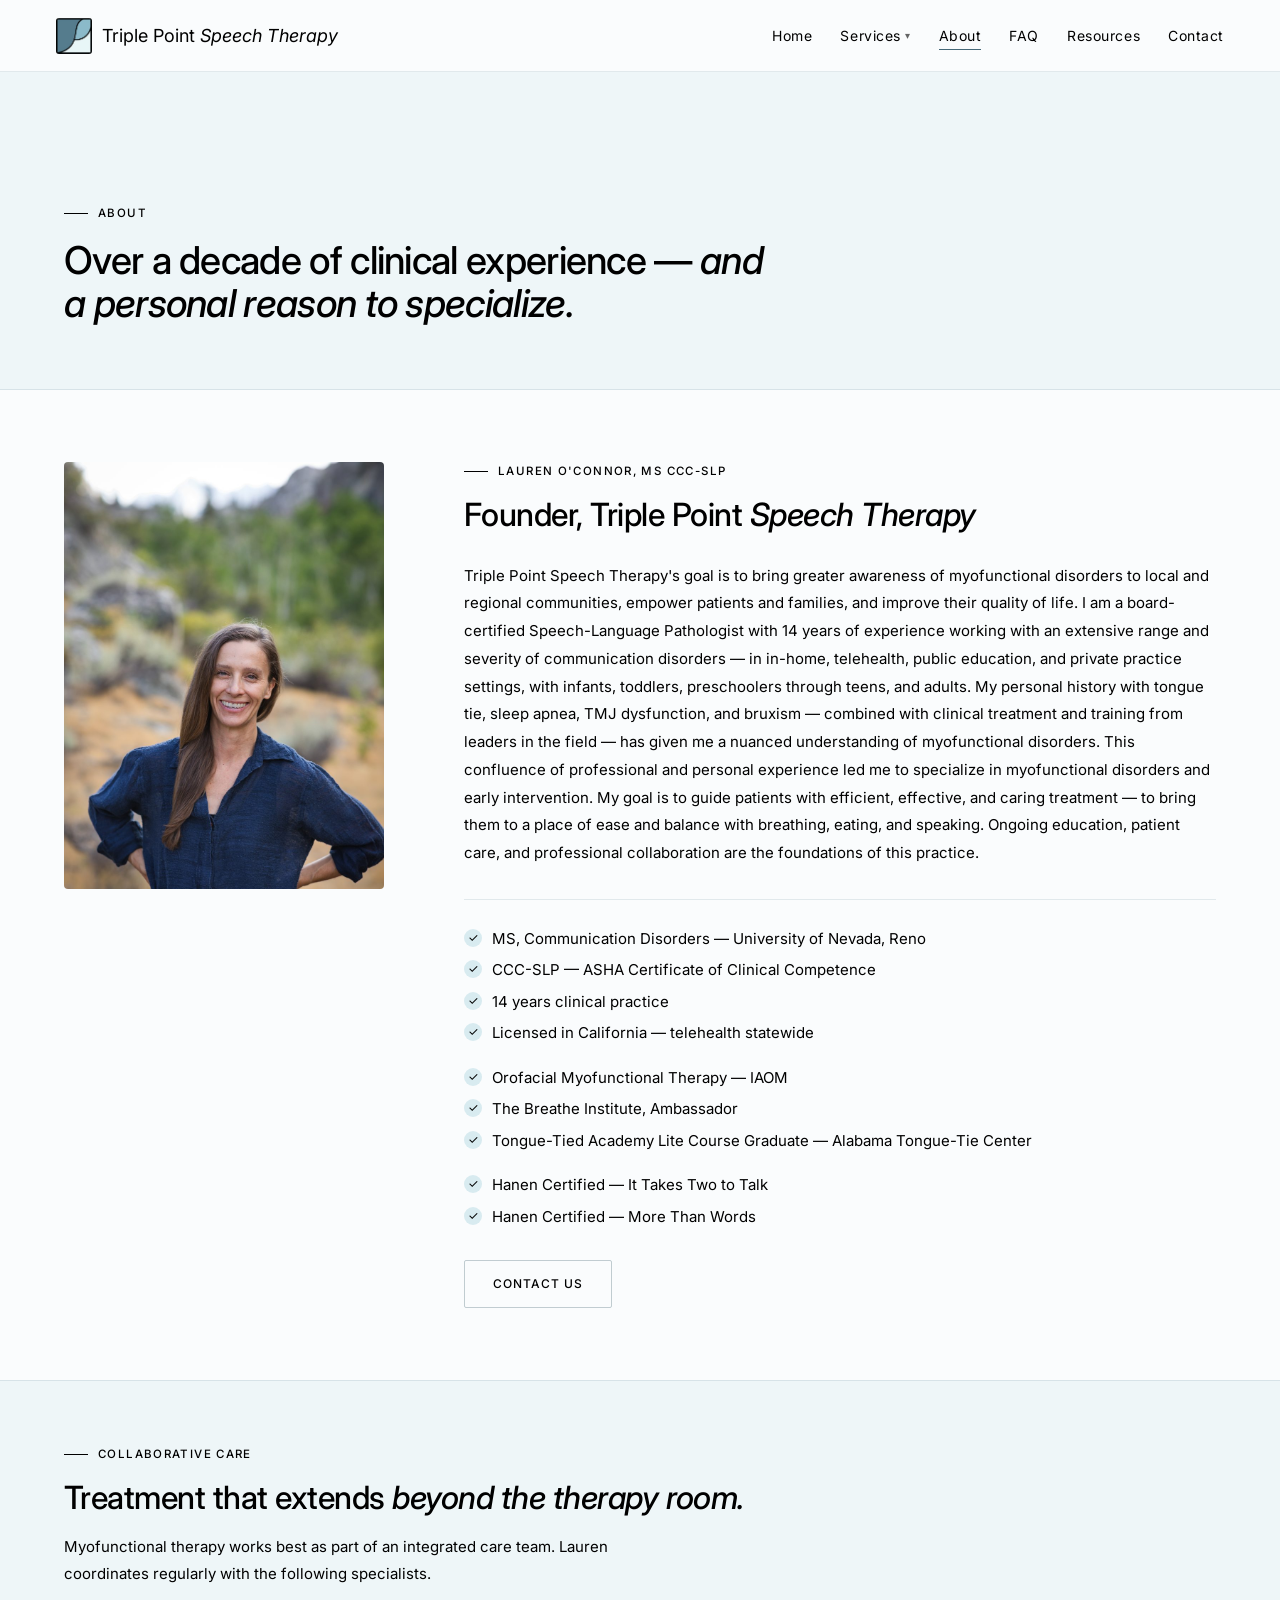
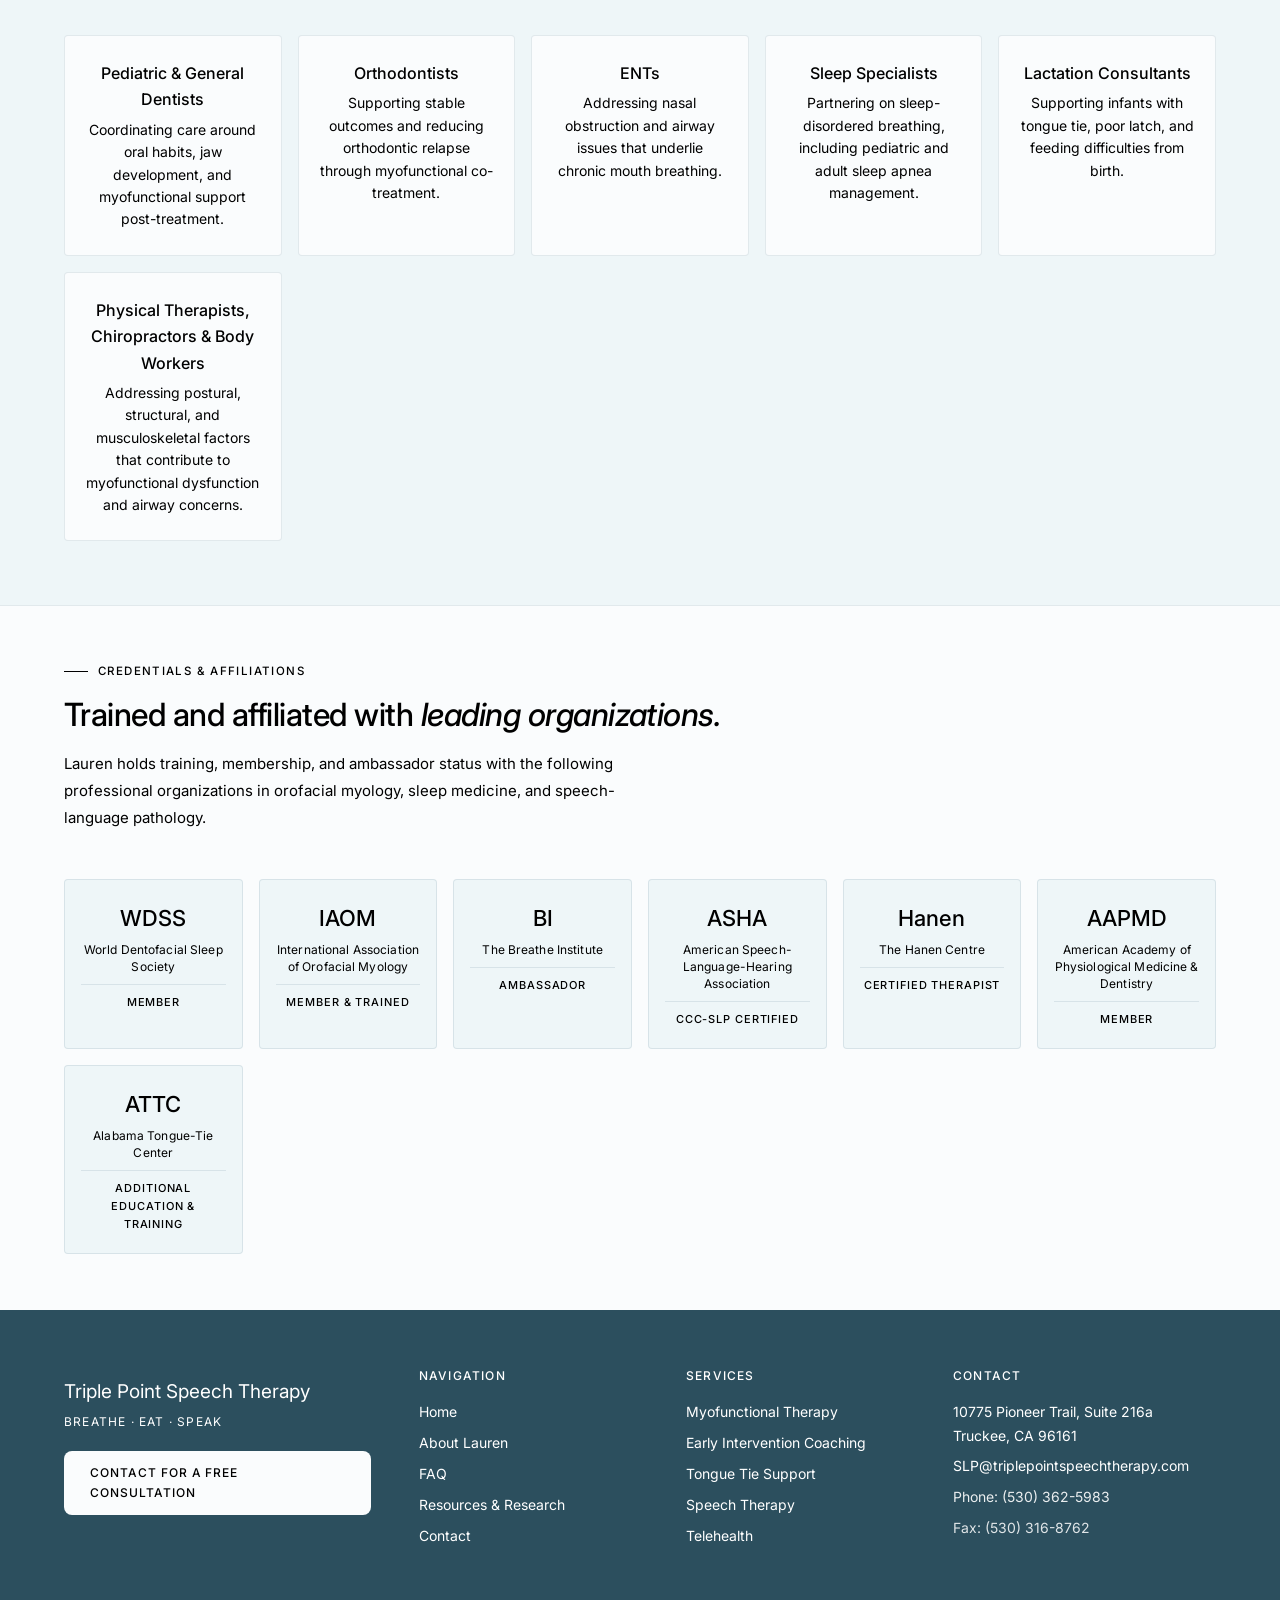
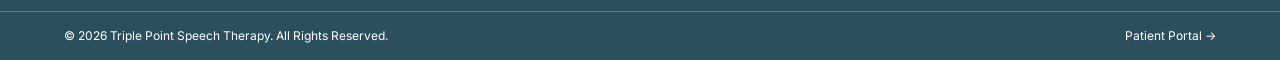
==== commit 871e347b: "Shorten the service name to "Myofunctional Therapy" in visible copy The home page card led the way; " ====
--- a/about.html
+++ b/about.html
@@ -193,7 +193,7 @@
     <div class="about-body">
       <div class="eyebrow">Lauren O'Connor, MS CCC-SLP</div>
       <h2 class="section-h2" style="margin-bottom:28px">Founder, Triple Point <em>Speech Therapy</em></h2>
-      <p>Triple Point Speech Therapy's goal is to bring greater awareness of myofunctional disorders to local and regional communities, empower patients and families, and improve their quality of life. I am a board-certified Speech-Language Pathologist with 14 years of experience working with an extensive range and severity of communication disorders — in in-home, telehealth, public education, and private practice settings, with infants, toddlers, preschoolers through teens, and adults. My personal history with tongue tie, sleep apnea, TMJ dysfunction, and bruxism — combined with clinical treatment and training from leaders in the field — has given me a nuanced understanding of myofunctional disorders. This confluence of professional and personal experience led me to specialize in orofacial myofunctional disorders and early intervention. My goal is to guide patients with efficient, effective, and caring treatment — to bring them to a place of ease and balance with breathing, eating, and speaking. Ongoing education, patient care, and professional collaboration are the foundations of this practice.</p>
+      <p>Triple Point Speech Therapy's goal is to bring greater awareness of myofunctional disorders to local and regional communities, empower patients and families, and improve their quality of life. I am a board-certified Speech-Language Pathologist with 14 years of experience working with an extensive range and severity of communication disorders — in in-home, telehealth, public education, and private practice settings, with infants, toddlers, preschoolers through teens, and adults. My personal history with tongue tie, sleep apnea, TMJ dysfunction, and bruxism — combined with clinical treatment and training from leaders in the field — has given me a nuanced understanding of myofunctional disorders. This confluence of professional and personal experience led me to specialize in myofunctional disorders and early intervention. My goal is to guide patients with efficient, effective, and caring treatment — to bring them to a place of ease and balance with breathing, eating, and speaking. Ongoing education, patient care, and professional collaboration are the foundations of this practice.</p>
       <div class="cred-list">
         <div class="cred-group">
           <div class="cred-item"><div class="cred-check">&#10003;</div>MS, Communication Disorders — University of Nevada, Reno</div>
@@ -223,14 +223,14 @@
 <section id="collab" class="collab-section">
   <div class="eyebrow">Collaborative care</div>
   <h2 class="section-h2">Treatment that extends <em>beyond the therapy room.</em></h2>
-  <p class="section-intro">Orofacial myofunctional therapy works best as part of an integrated care team. Lauren coordinates regularly with the following specialists.</p>
+  <p class="section-intro">Myofunctional therapy works best as part of an integrated care team. Lauren coordinates regularly with the following specialists.</p>
   <div class="collab-grid">
     <div class="collab-card"><h4>Pediatric &amp; General Dentists</h4><p>Coordinating care around oral habits, jaw development, and myofunctional support post-treatment.</p></div>
     <div class="collab-card"><h4>Orthodontists</h4><p>Supporting stable outcomes and reducing orthodontic relapse through myofunctional co-treatment.</p></div>
     <div class="collab-card"><h4>ENTs</h4><p>Addressing nasal obstruction and airway issues that underlie chronic mouth breathing.</p></div>
     <div class="collab-card"><h4>Sleep Specialists</h4><p>Partnering on sleep-disordered breathing, including pediatric and adult sleep apnea management.</p></div>
     <div class="collab-card"><h4>Lactation Consultants</h4><p>Supporting infants with tongue tie, poor latch, and feeding difficulties from birth.</p></div>
-    <div class="collab-card"><h4>Physical Therapists, Chiropractors &amp; Body Workers</h4><p>Addressing postural, structural, and musculoskeletal factors that contribute to orofacial dysfunction and airway concerns.</p></div>
+    <div class="collab-card"><h4>Physical Therapists, Chiropractors &amp; Body Workers</h4><p>Addressing postural, structural, and musculoskeletal factors that contribute to myofunctional dysfunction and airway concerns.</p></div>
   </div>
 </section>
 
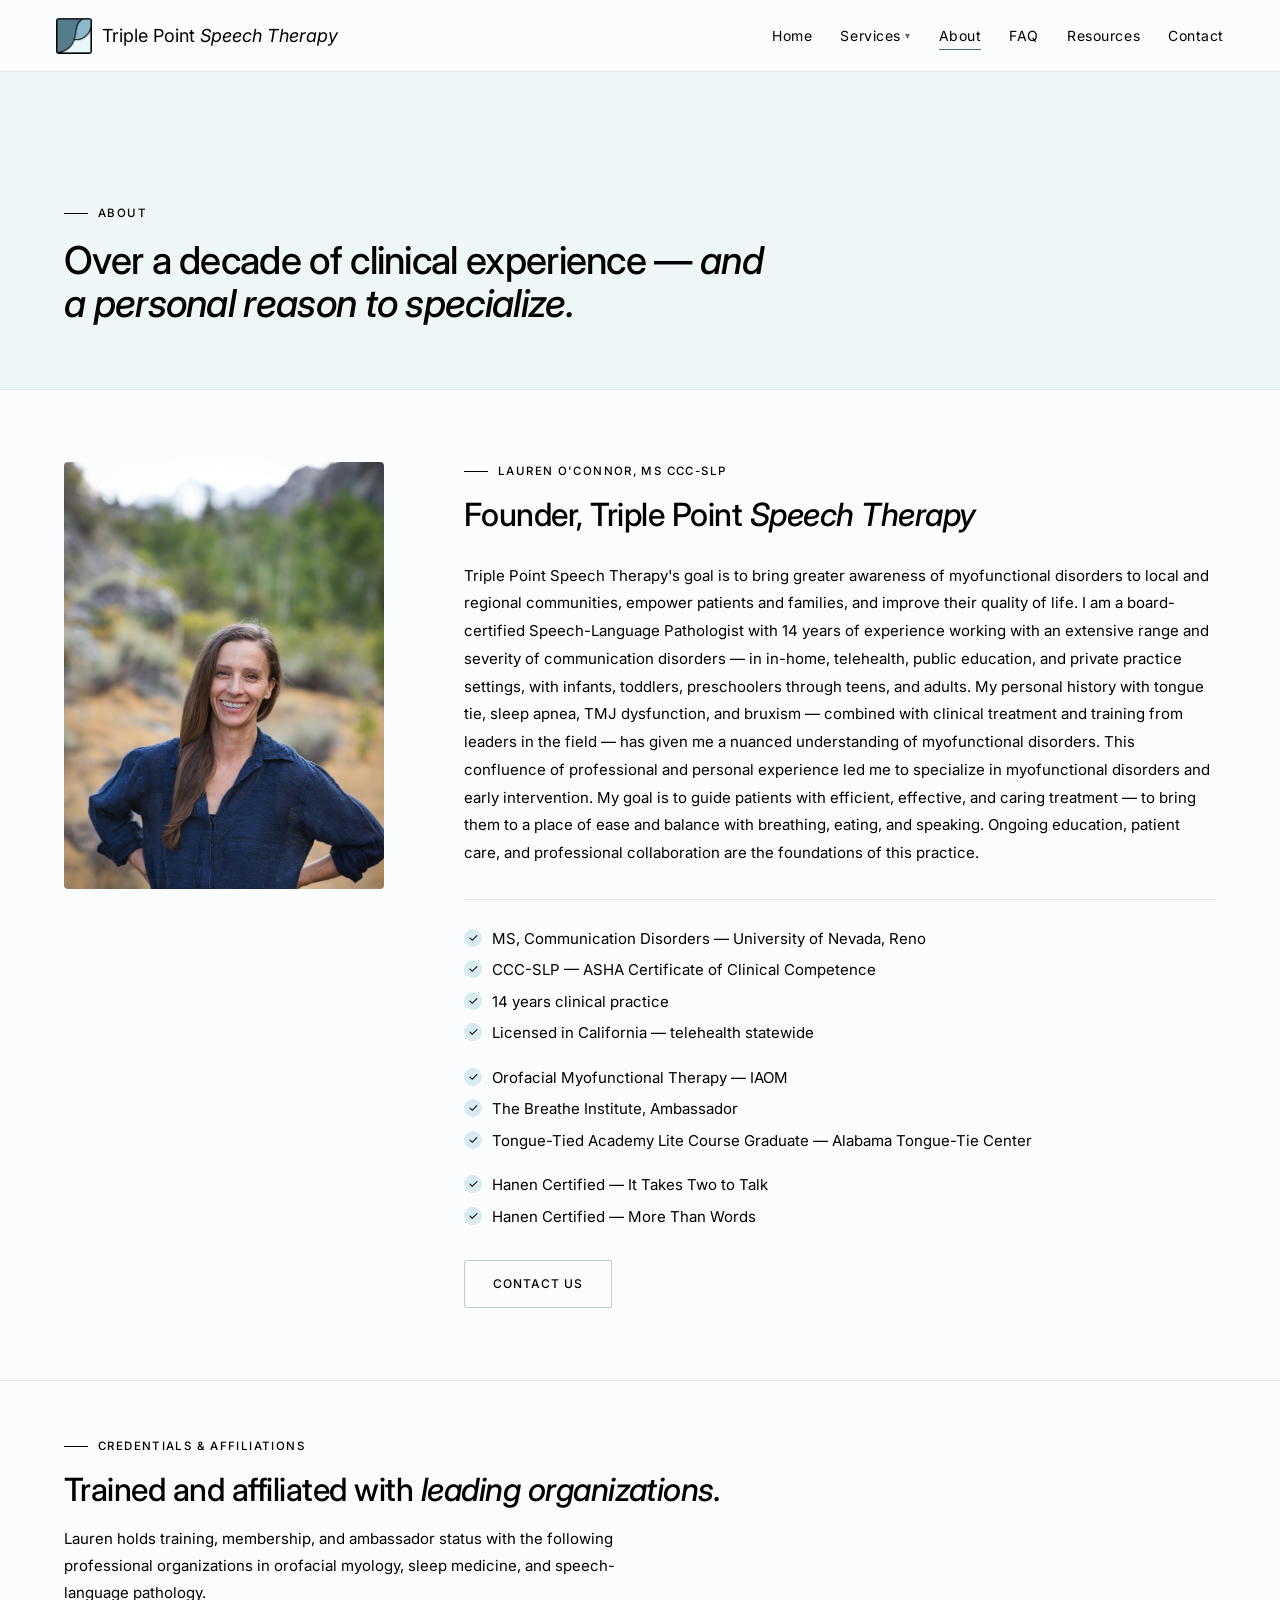
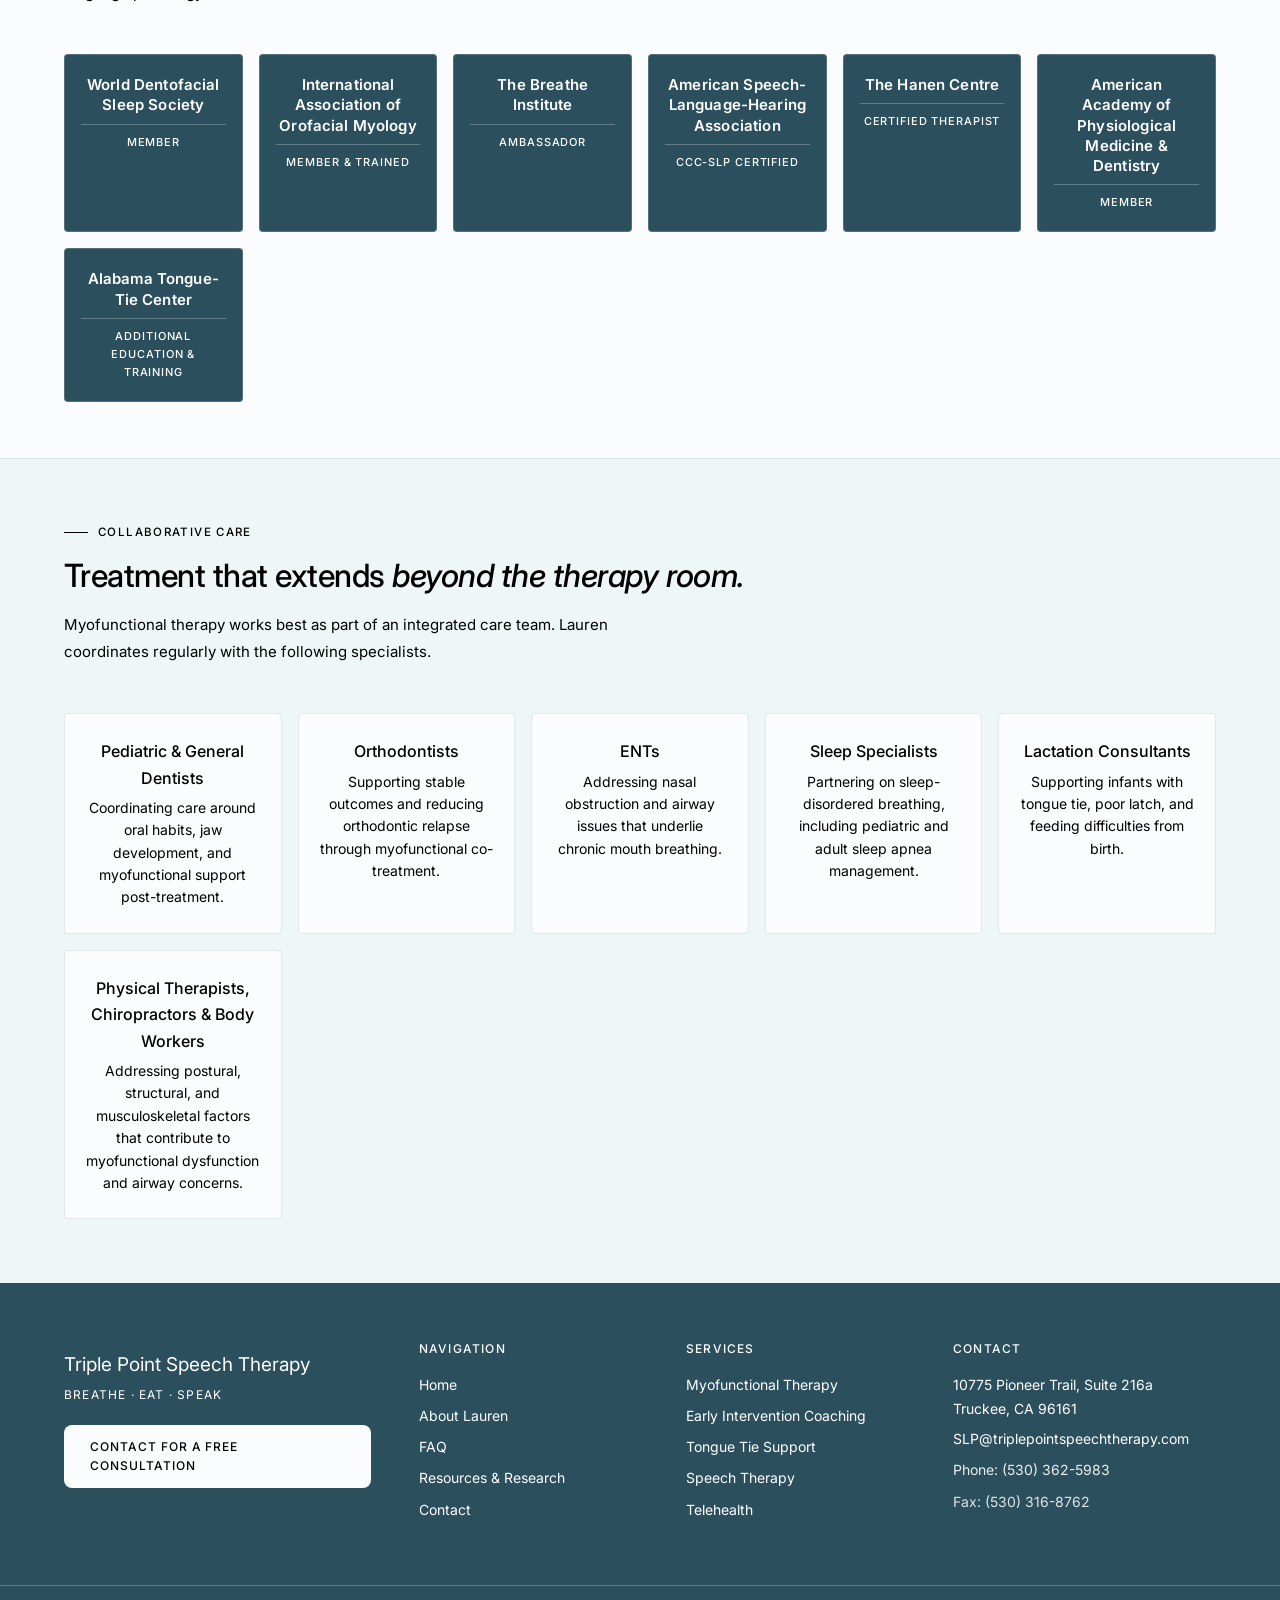
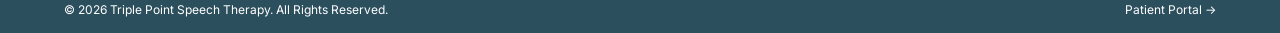
==== commit ebb454da: "About: move credentials above collaborative care and invert the cards The acronym line goes; the org" ====
--- a/about.html
+++ b/about.html
@@ -40,11 +40,12 @@
 /*  CREDENTIAL BADGES  */
 .cred-badges-section{padding:56px 64px;background:var(--white);border-top:1px solid var(--border)}
 .cred-badges-grid{display:grid;grid-template-columns:repeat(auto-fit,minmax(160px,1fr));gap:16px;margin-top:36px}
-.cred-badge-card{background:var(--mist);border:1px solid var(--border);border-radius:4px;padding:20px 16px;text-align:center;transition:all .2s;text-decoration:none;display:block}
-.cred-badge-card:hover{border-color:var(--slate);transform:translateY(-2px);box-shadow:0 4px 16px rgba(44,79,94,.1)}
-.cred-badge-abbr{font-family:'Inter',-apple-system,'Segoe UI',Helvetica,Arial,sans-serif;font-size:22px;font-weight:500;color:var(--deep);margin-bottom:6px}
-.cred-badge-name{font-size:12px;color:var(--muted);line-height:1.4;letter-spacing:.01em}
-.cred-badge-type{font-size:11px;font-weight:500;letter-spacing:.08em;text-transform:uppercase;color:var(--slate);margin-top:8px;padding-top:8px;border-top:1px solid var(--border)}
+.cred-badge-card{background:var(--deep);border:1px solid rgba(255,255,255,.18);border-radius:4px;padding:20px 16px;text-align:center;transition:all .2s;text-decoration:none;display:block}
+/* white type needs !important: css/style.css paints every text node black with it */
+.cred-badge-card, .cred-badge-card *{color:#FFFFFF !important}
+.cred-badge-card:hover{border-color:#FFFFFF;transform:translateY(-2px);box-shadow:0 4px 16px rgba(44,79,94,.25)}
+.cred-badge-name{font-size:15px;font-weight:600;line-height:1.35;letter-spacing:.01em}
+.cred-badge-type{font-size:11px;font-weight:500;letter-spacing:.08em;text-transform:uppercase;margin-top:8px;padding-top:8px;border-top:1px solid rgba(255,255,255,.25)}
 @media(max-width:900px){.cred-badges-section{padding:48px 24px}}
 
 
@@ -220,6 +221,42 @@
   </div>
 </section>
 
+<section class="cred-badges-section">
+  <div class="eyebrow">Credentials &amp; affiliations</div>
+  <h2 class="section-h2">Trained and affiliated with <em>leading organizations.</em></h2>
+  <p class="section-intro">Lauren holds training, membership, and ambassador status with the following professional organizations in orofacial myology, sleep medicine, and speech-language pathology.</p>
+  <div class="cred-badges-grid">
+    <a class="cred-badge-card" href="https://dentofacialsleep.org/" target="_blank" rel="noopener">
+      <div class="cred-badge-name">World Dentofacial Sleep Society</div>
+      <div class="cred-badge-type">Member</div>
+    </a>
+    <a class="cred-badge-card" href="https://iaom.com/" target="_blank" rel="noopener">
+      <div class="cred-badge-name">International Association of Orofacial Myology</div>
+      <div class="cred-badge-type">Member &amp; Trained</div>
+    </a>
+    <a class="cred-badge-card" href="https://breatheinstitute.com/" target="_blank" rel="noopener">
+      <div class="cred-badge-name">The Breathe Institute</div>
+      <div class="cred-badge-type">Ambassador</div>
+    </a>
+    <a class="cred-badge-card" href="https://www.asha.org/" target="_blank" rel="noopener">
+      <div class="cred-badge-name">American Speech-Language-Hearing Association</div>
+      <div class="cred-badge-type">CCC-SLP Certified</div>
+    </a>
+    <a class="cred-badge-card" href="https://www.hanen.org/" target="_blank" rel="noopener">
+      <div class="cred-badge-name">The Hanen Centre</div>
+      <div class="cred-badge-type">Certified Therapist</div>
+    </a>
+    <a class="cred-badge-card" href="https://www.aapmd.org/" target="_blank" rel="noopener">
+      <div class="cred-badge-name">American Academy of Physiological Medicine &amp; Dentistry</div>
+      <div class="cred-badge-type">Member</div>
+    </a>
+    <a class="cred-badge-card" href="https://tonguetieal.com/" target="_blank" rel="noopener">
+      <div class="cred-badge-name">Alabama Tongue-Tie Center</div>
+      <div class="cred-badge-type">Additional Education &amp; Training</div>
+    </a>
+  </div>
+</section>
+
 <section id="collab" class="collab-section">
   <div class="eyebrow">Collaborative care</div>
   <h2 class="section-h2">Treatment that extends <em>beyond the therapy room.</em></h2>
@@ -235,48 +272,7 @@
 </section>
 
 
-<section class="cred-badges-section">
-  <div class="eyebrow">Credentials &amp; affiliations</div>
-  <h2 class="section-h2">Trained and affiliated with <em>leading organizations.</em></h2>
-  <p class="section-intro">Lauren holds training, membership, and ambassador status with the following professional organizations in orofacial myology, sleep medicine, and speech-language pathology.</p>
-  <div class="cred-badges-grid">
-    <a class="cred-badge-card" href="https://dentofacialsleep.org/" target="_blank" rel="noopener">
-      <div class="cred-badge-abbr">WDSS</div>
-      <div class="cred-badge-name">World Dentofacial Sleep Society</div>
-      <div class="cred-badge-type">Member</div>
-    </a>
-    <a class="cred-badge-card" href="https://iaom.com/" target="_blank" rel="noopener">
-      <div class="cred-badge-abbr">IAOM</div>
-      <div class="cred-badge-name">International Association of Orofacial Myology</div>
-      <div class="cred-badge-type">Member &amp; Trained</div>
-    </a>
-    <a class="cred-badge-card" href="https://breatheinstitute.com/" target="_blank" rel="noopener">
-      <div class="cred-badge-abbr">BI</div>
-      <div class="cred-badge-name">The Breathe Institute</div>
-      <div class="cred-badge-type">Ambassador</div>
-    </a>
-    <a class="cred-badge-card" href="https://www.asha.org/" target="_blank" rel="noopener">
-      <div class="cred-badge-abbr">ASHA</div>
-      <div class="cred-badge-name">American Speech-Language-Hearing Association</div>
-      <div class="cred-badge-type">CCC-SLP Certified</div>
-    </a>
-    <a class="cred-badge-card" href="https://www.hanen.org/" target="_blank" rel="noopener">
-      <div class="cred-badge-abbr">Hanen</div>
-      <div class="cred-badge-name">The Hanen Centre</div>
-      <div class="cred-badge-type">Certified Therapist</div>
-    </a>
-    <a class="cred-badge-card" href="https://www.aapmd.org/" target="_blank" rel="noopener">
-      <div class="cred-badge-abbr">AAPMD</div>
-      <div class="cred-badge-name">American Academy of Physiological Medicine &amp; Dentistry</div>
-      <div class="cred-badge-type">Member</div>
-    </a>
-    <a class="cred-badge-card" href="https://tonguetieal.com/" target="_blank" rel="noopener">
-      <div class="cred-badge-abbr">ATTC</div>
-      <div class="cred-badge-name">Alabama Tongue-Tie Center</div>
-      <div class="cred-badge-type">Additional Education &amp; Training</div>
-    </a>
-  </div>
-</section>
+
 
 <!-- footer:start -->
 <footer>
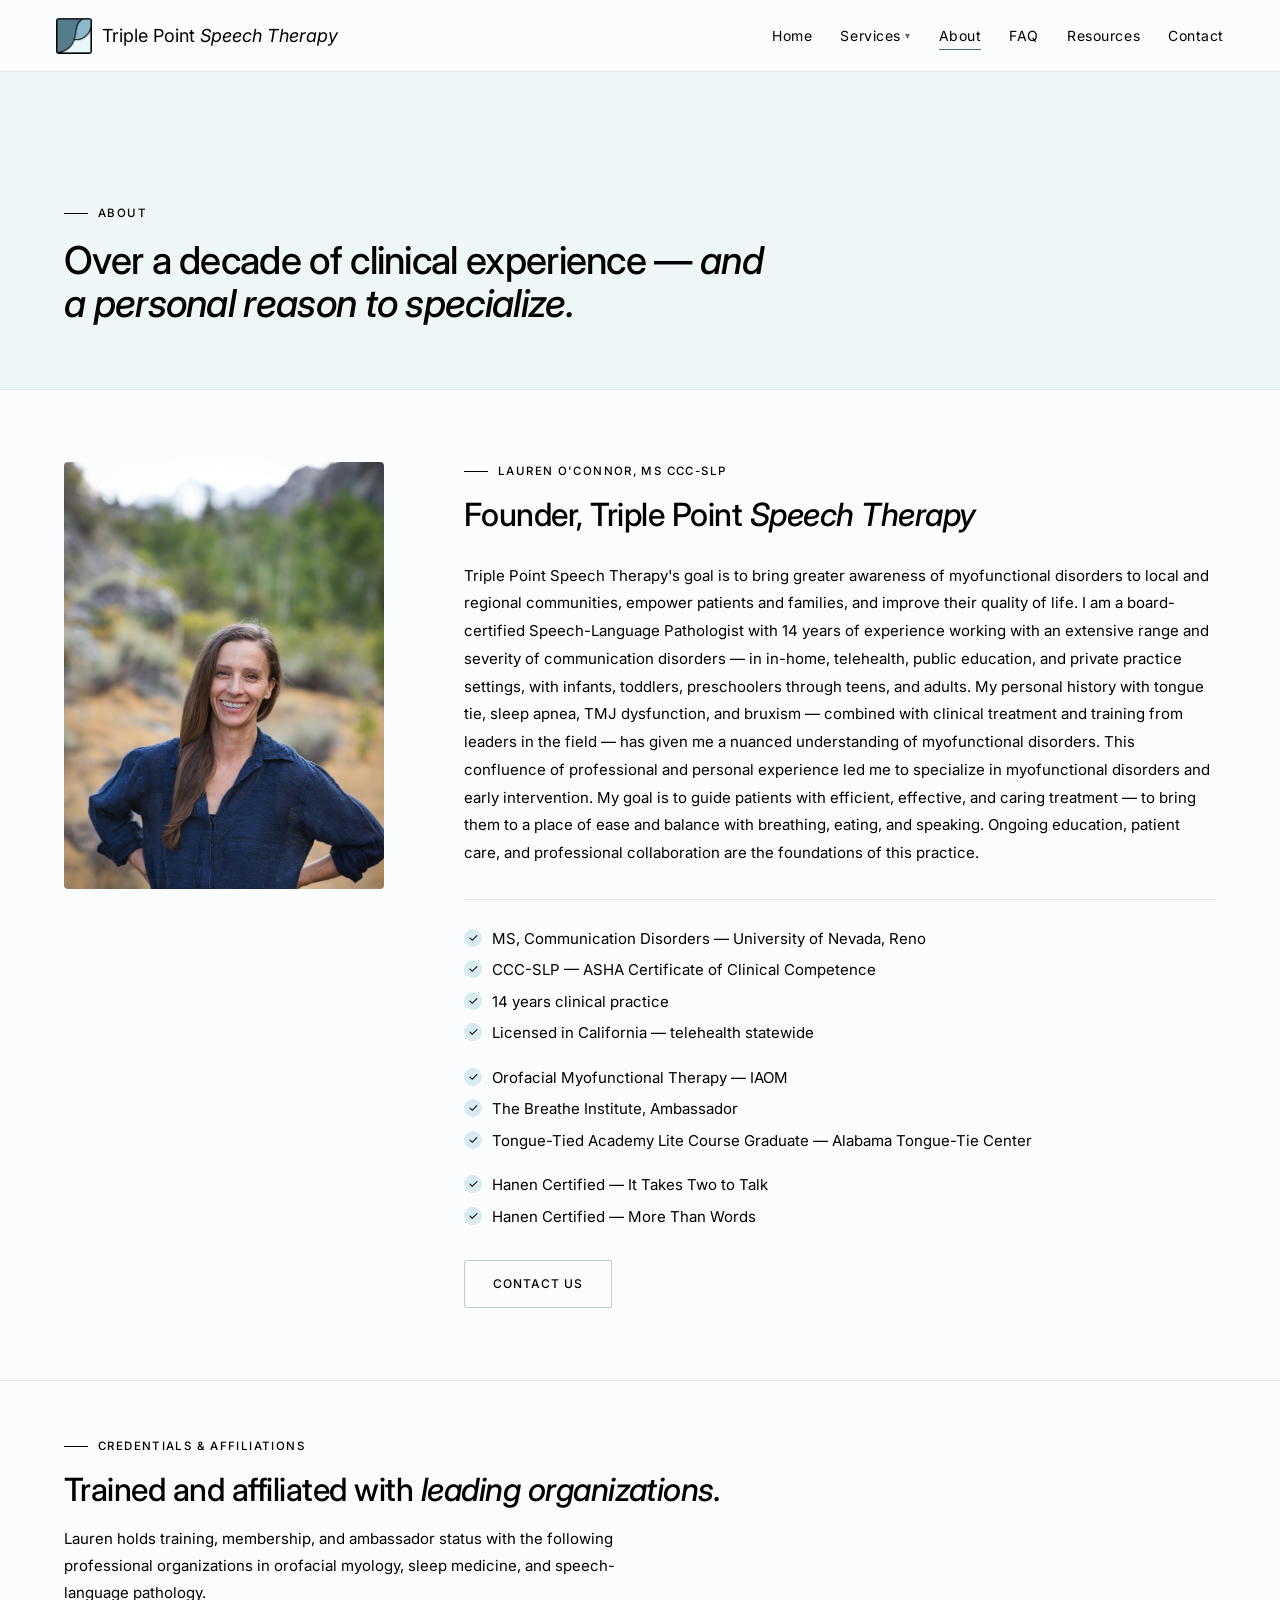
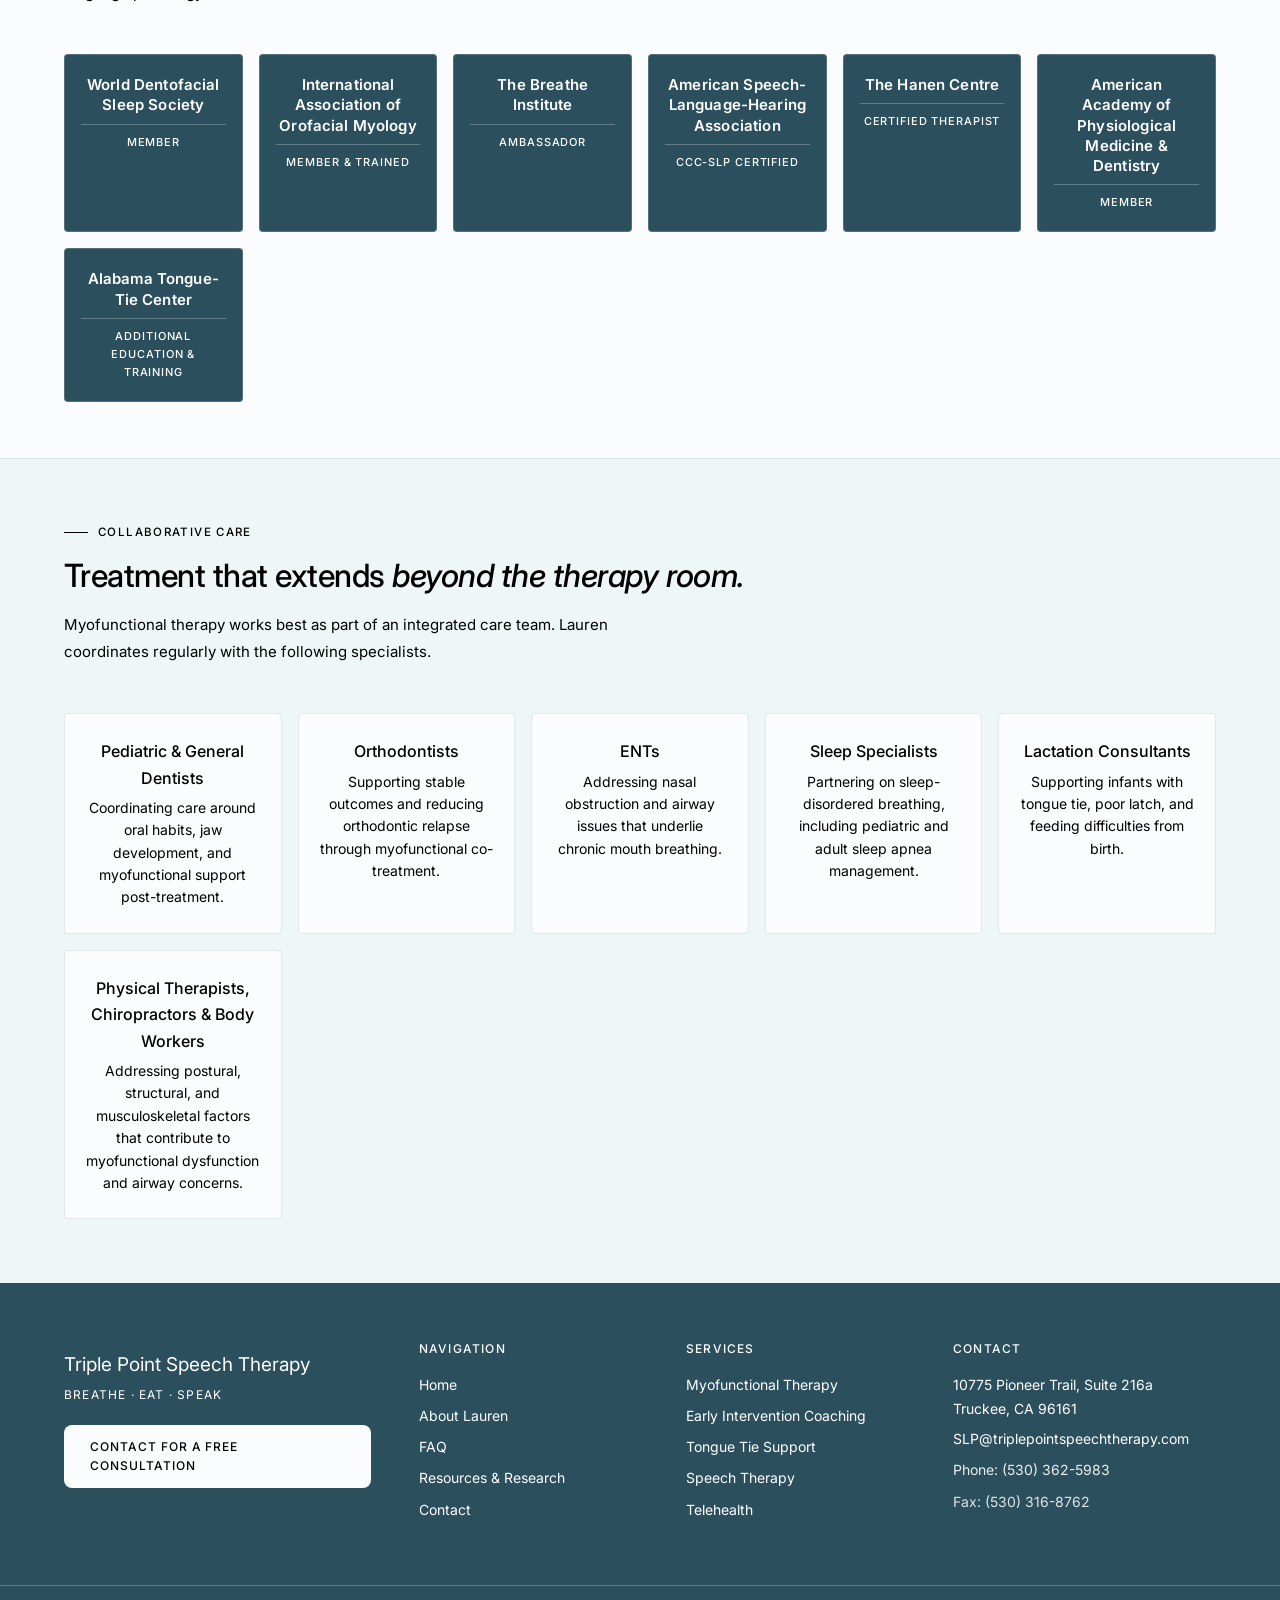
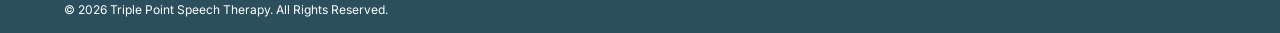
==== commit 08841f86: "Remove the Patient Portal link from the footer Taken out of tools/build-shared.js and regenerated ac" ====
--- a/about.html
+++ b/about.html
@@ -307,7 +307,6 @@
 </footer>
 <div class="footer-bottom">
   <span>&copy; 2026 Triple Point Speech Therapy. All Rights Reserved.</span>
-  <a href="https://triplepointspeechtherapy.janeapp.com/" target="_blank" rel="noopener">Patient Portal &rarr;</a>
 </div>
 <!-- footer:end -->
 <script src="js/shared.js"></script>
